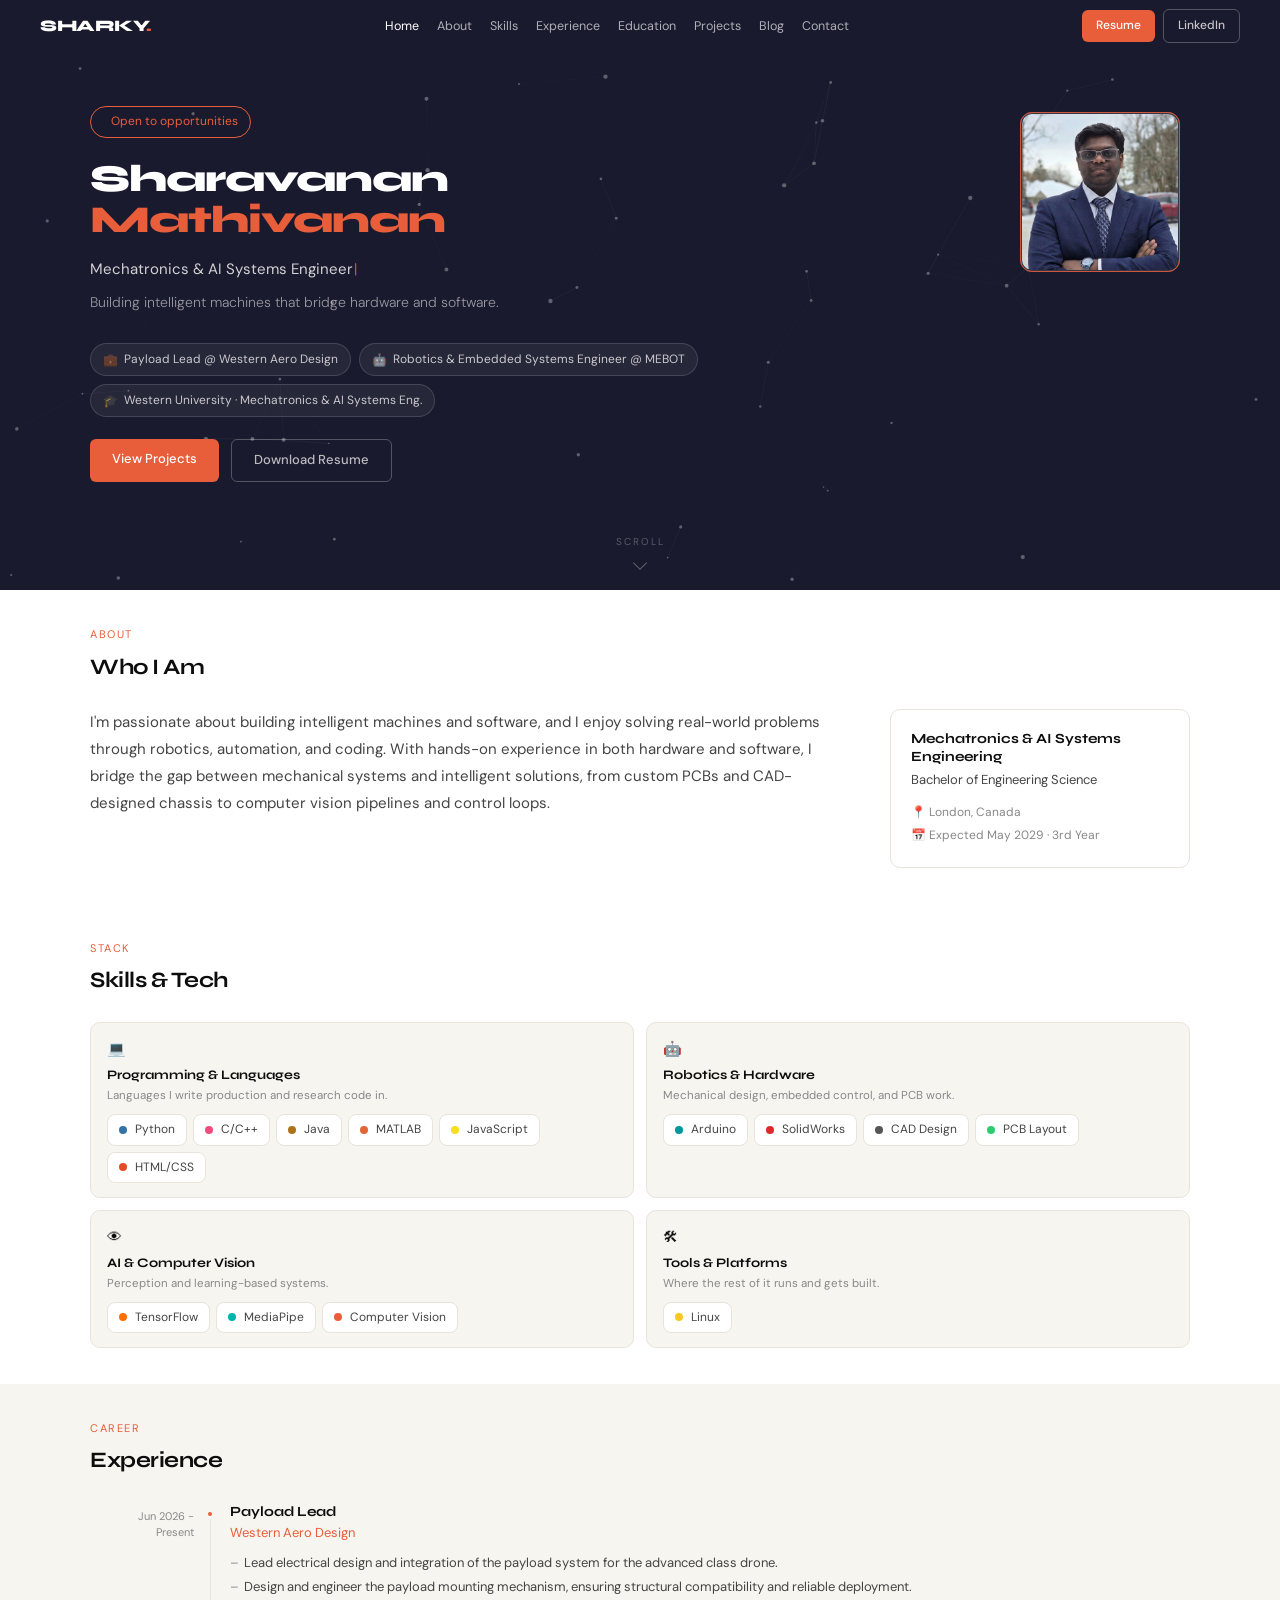
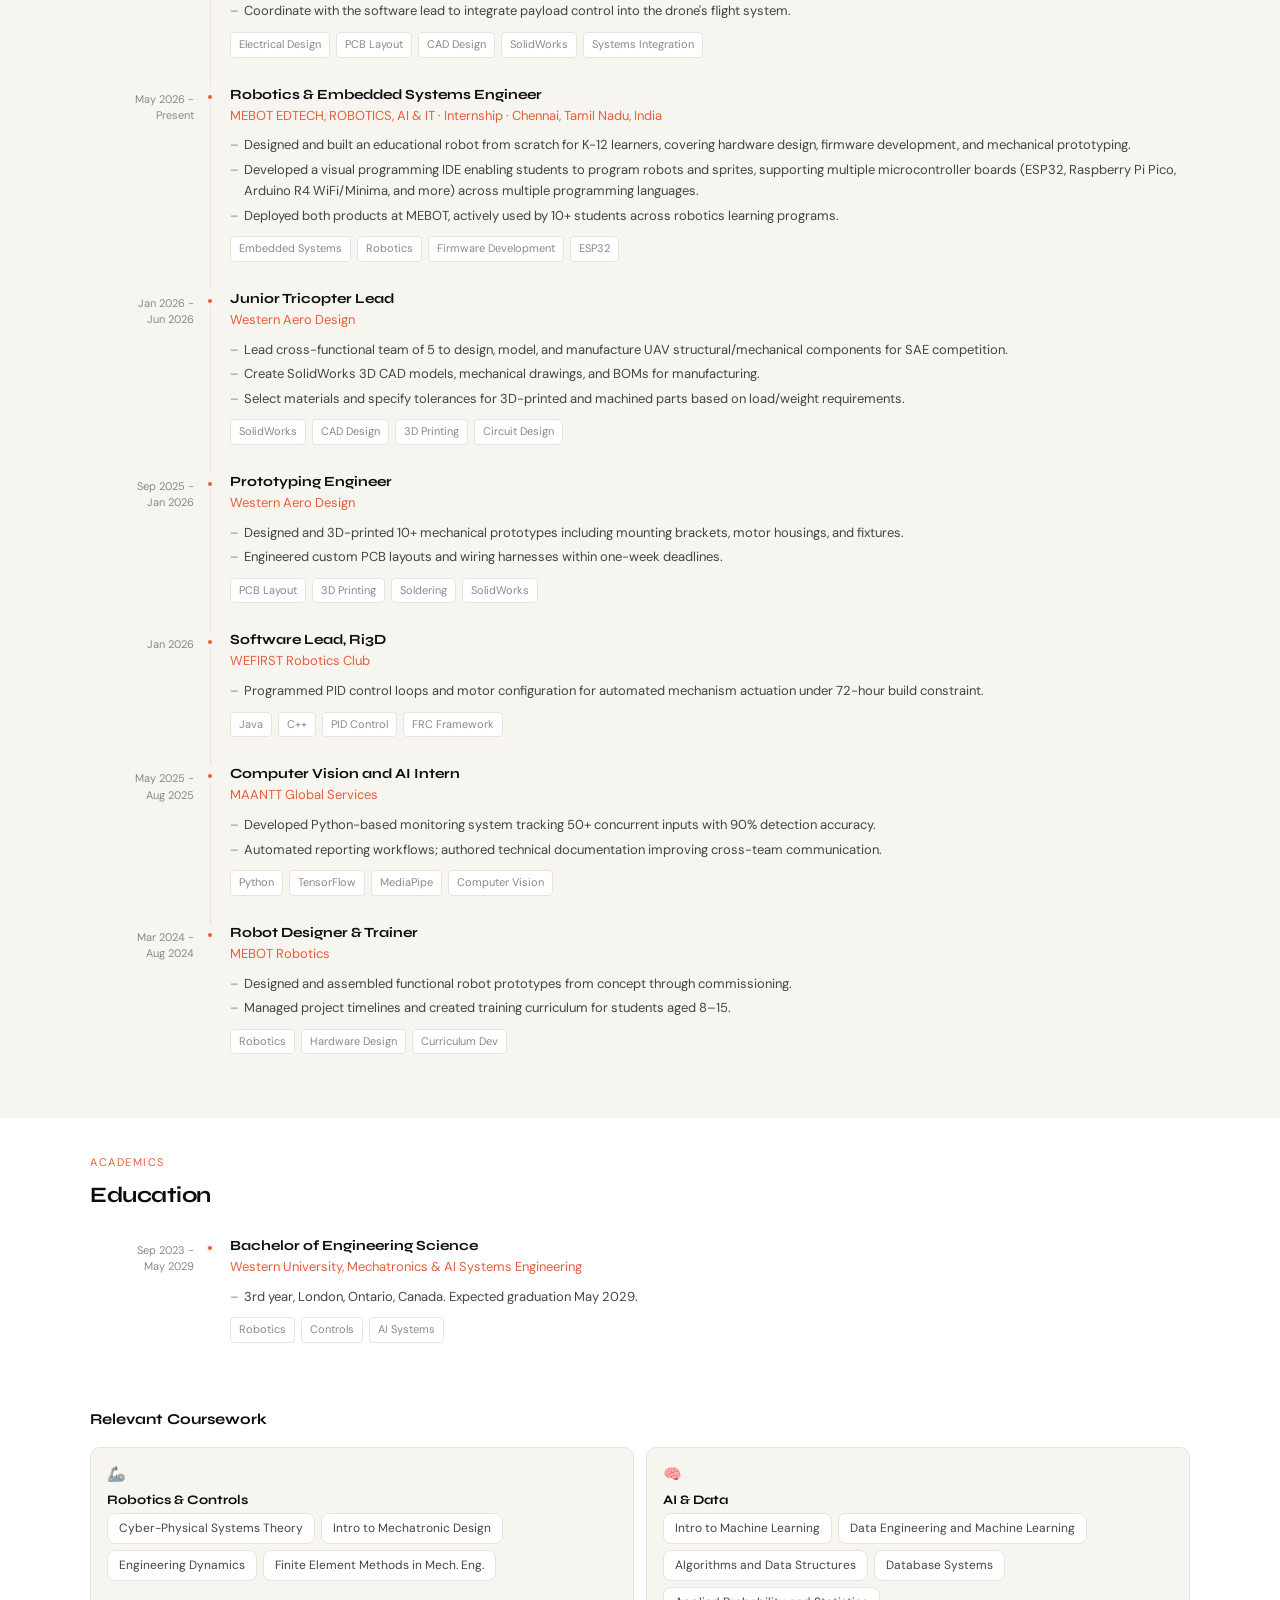
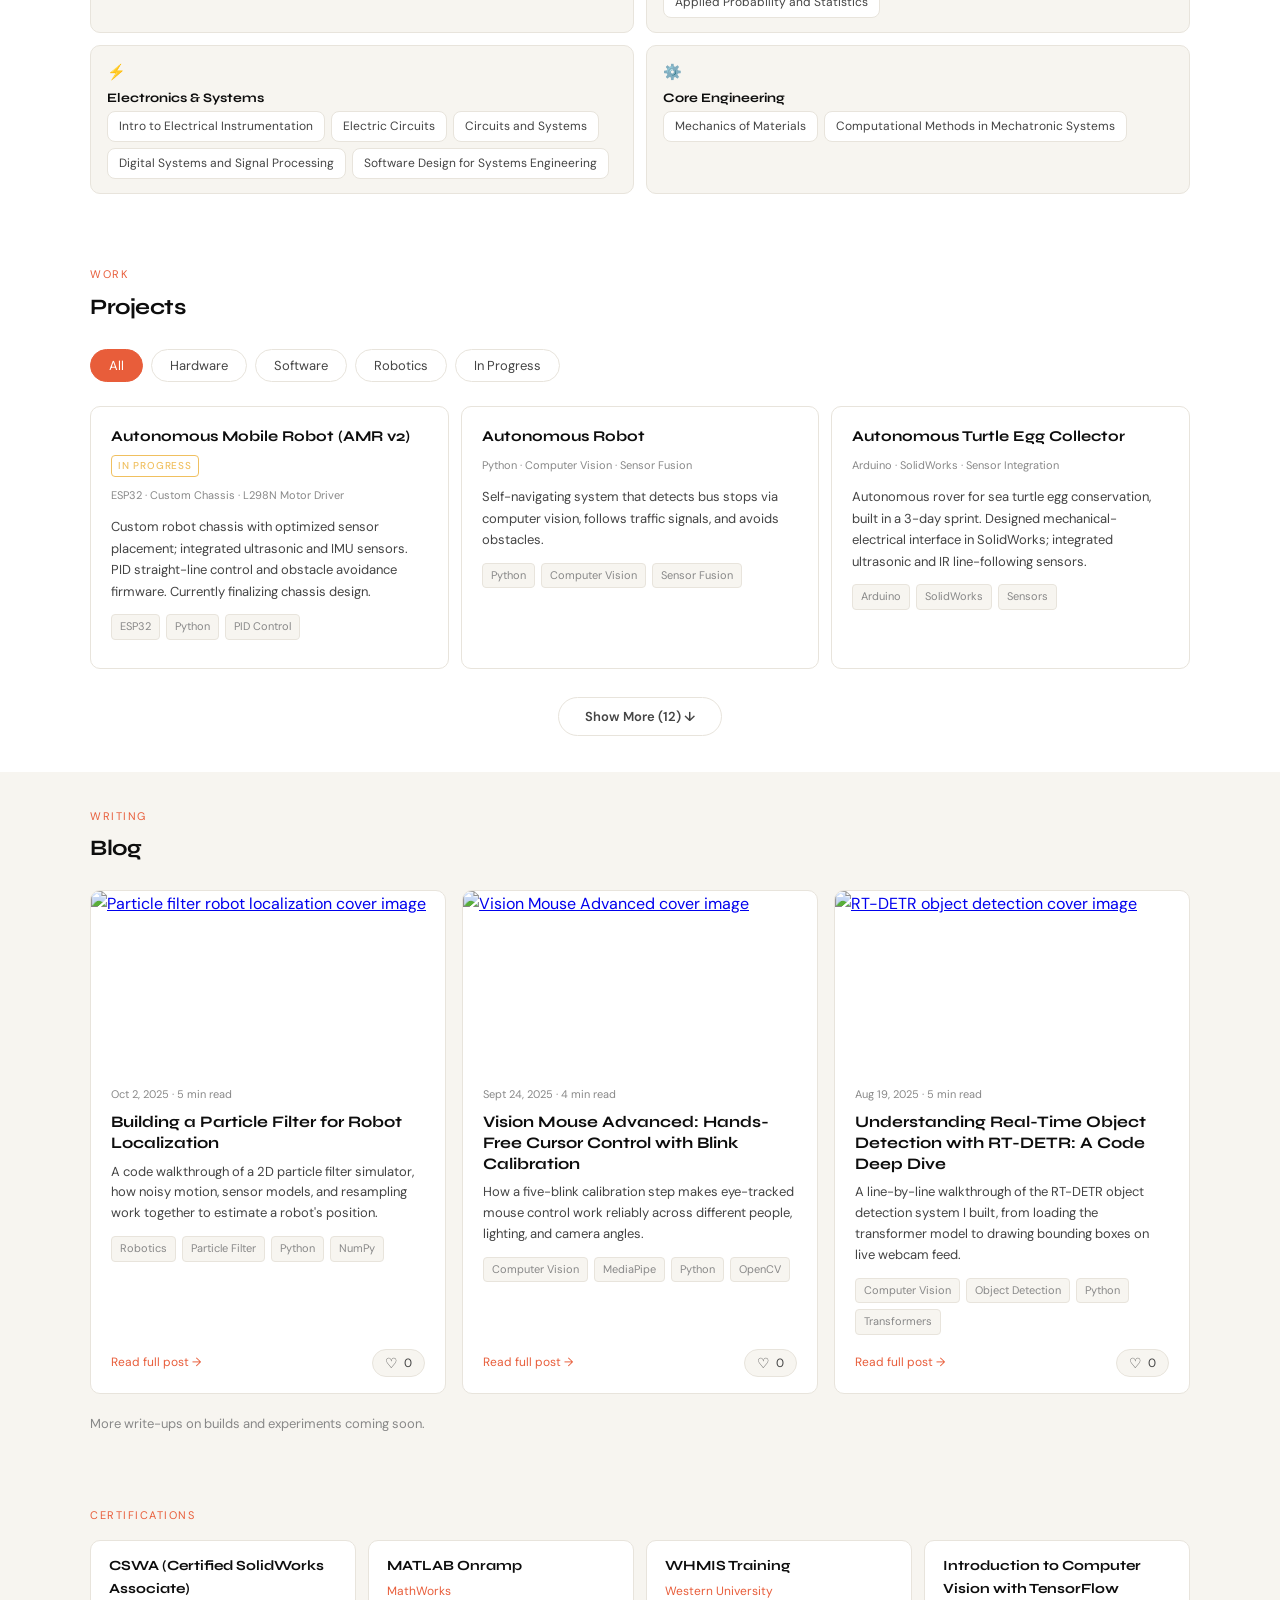
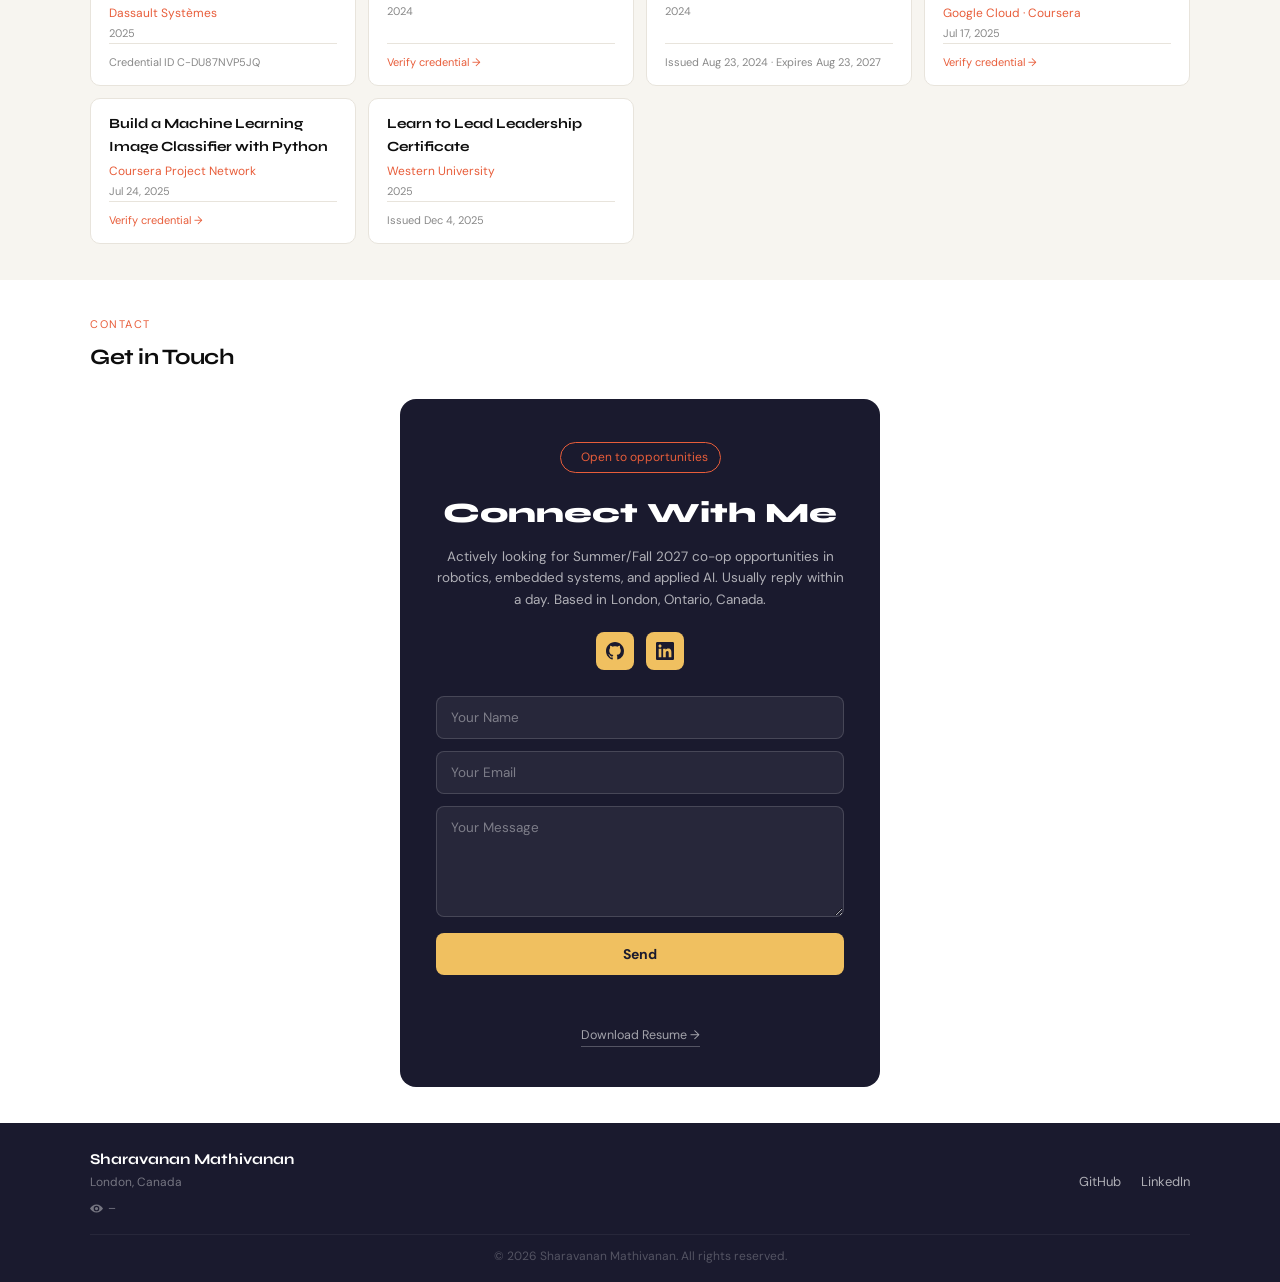
==== index.html @ 0d0b3edb "bunch of new changes to the site, including a new notion sync workflow and some blog posts." ====
<!DOCTYPE html>
<html lang="en">
<head>
  <meta charset="UTF-8" />
  <meta name="viewport" content="width=device-width, initial-scale=1.0" />
  <title>Sharavanan Mathivanan | Mechatronics &amp; AI Engineer</title>
  <meta name="description" content="Portfolio of Sharavanan Mathivanan, Mechatronics &amp; AI Systems Engineering student at Western University." />
  <link href="https://fonts.googleapis.com/css2?family=Syne:wght@400;700;800&family=DM+Sans:ital,wght@0,300;0,400;0,500;1,300&display=swap" rel="stylesheet">
  <link rel="stylesheet" href="assets/css/main.css">
  <link rel="stylesheet" href="assets/css/animations.css">
</head>
<body>

  <nav id="main-nav">
    <div class="nav-inner">
      <a href="#home" class="nav-logo">SHARKY<span class="logo-dot">.</span></a>
      <div class="nav-links">
        <a href="#home" class="nav-link" data-section="home">Home</a>
        <a href="#about" class="nav-link" data-section="about">About</a>
        <a href="#skills" class="nav-link" data-section="skills">Skills</a>
        <a href="#experience" class="nav-link" data-section="experience">Experience</a>
        <a href="#education" class="nav-link" data-section="education">Education</a>
        <a href="#projects" class="nav-link" data-section="projects">Projects</a>
        <a href="#blog" class="nav-link" data-section="blog">Blog</a>
        <a href="#contact" class="nav-link" data-section="contact">Contact</a>
      </div>
      <div class="nav-cta">
        <a href="assets/Resumes/Sharavanan_Mathivanan_Resume.pdf" class="nav-btn nav-btn-primary" download>Resume</a>
        <a href="https://www.linkedin.com/in/sharkyca" class="nav-btn nav-btn-secondary" target="_blank" rel="noopener">LinkedIn</a>
      </div>
    </div>
  </nav>

  <section class="hero" id="home">
    <canvas id="hero-canvas"></canvas>
    <div class="hero-inner">
      <div class="hero-left">
        <div class="status-badge">
          <span class="status-dot"></span>
          Open to opportunities
        </div>
        <h1 class="hero-name">
          Sharavanan<br>
          <span class="name-accent">Mathivanan</span>
        </h1>
        <p class="hero-typewriter"><span id="typewriter"></span><span class="tw-cursor">|</span></p>
        <p class="hero-sub">Building intelligent machines that bridge hardware and software.</p>
        <div class="current-status">
          <div class="status-pill">
            <span class="status-pill-icon">💼</span>
            Payload Lead @ Western Aero Design
          </div>
          <div class="status-pill">
            <span class="status-pill-icon">🤖</span>
            Robotics &amp; Embedded Systems Engineer @ MEBOT
          </div>
          <div class="status-pill">
            <span class="status-pill-icon">🎓</span>
            Western University · Mechatronics &amp; AI Systems Eng.
          </div>
        </div>
        <div class="hero-cta">
          <a href="#projects" class="btn btn-primary">View Projects</a>
          <a href="assets/Resumes/Sharavanan_Mathivanan_Resume.pdf" class="btn btn-secondary" download>Download Resume</a>
        </div>
      </div>
      <div class="hero-right">
        <div class="hero-photo-wrap">
          <div class="pulse-ring pulse-ring-1"></div>
          <div class="pulse-ring pulse-ring-2"></div>
          <div class="pulse-ring pulse-ring-3"></div>
          <img
            src="assets/images/profile.png"
            alt="Sharavanan Mathivanan"
            class="hero-photo"
            onerror="this.style.display='none';this.nextElementSibling.style.display='flex';"
          >
          <div class="hero-photo-fallback">SM</div>
        </div>
      </div>
    </div>
    <div class="scroll-cue">
      <span class="scroll-cue-label">Scroll</span>
      <div class="scroll-cue-arrow"></div>
    </div>
  </section>

  <!-- ── About ─────────────────────────────────────────── -->
  <section class="section fade-up" id="about">
    <div class="section-inner">
      <span class="section-label">About</span>
      <h2 class="section-title">Who I Am</h2>
      <div class="bio-grid">
        <p class="bio-text">I'm passionate about building intelligent machines and software, and I enjoy solving real-world problems through robotics, automation, and coding. With hands-on experience in both hardware and software, I bridge the gap between mechanical systems and intelligent solutions, from custom PCBs and CAD-designed chassis to computer vision pipelines and control loops.</p>
        <div class="edu-card">
          <img
            src="https://www.uwo.ca/web_standards/2025-global/assets/img/logos/d-western-logo.svg"
            alt="Western University"
            class="edu-logo"
            onerror="this.style.display='none';"
          >
          <div class="edu-program">Mechatronics &amp; AI Systems Engineering</div>
          <div class="edu-degree">Bachelor of Engineering Science</div>
          <div class="edu-detail">
            📍 London, Canada<br>
            📅 Expected May 2029 · 3rd Year
          </div>
        </div>
      </div>
    </div>
  </section>

  <!-- ── Skills ────────────────────────────────────────── -->
  <section class="section skills-section" id="skills">
    <div class="section-inner">
      <span class="section-label">Stack</span>
      <h2 class="section-title">Skills &amp; Tech</h2>
      <div class="skills-groups" data-stagger>

        <div class="skill-group">
          <div class="skill-group-icon">💻</div>
          <div class="skill-group-title">Programming &amp; Languages</div>
          <div class="skill-group-desc">Languages I write production and research code in.</div>
          <div class="skills-grid">
            <div class="skill-pill"><span class="skill-dot" style="background:#3572A5"></span>Python</div>
            <div class="skill-pill"><span class="skill-dot" style="background:#f34b7d"></span>C/C++</div>
            <div class="skill-pill"><span class="skill-dot" style="background:#b07219"></span>Java</div>
            <div class="skill-pill"><span class="skill-dot" style="background:#e16737"></span>MATLAB</div>
            <div class="skill-pill"><span class="skill-dot" style="background:#F7DF1E"></span>JavaScript</div>
            <div class="skill-pill"><span class="skill-dot" style="background:#E34C26"></span>HTML/CSS</div>
          </div>
        </div>

        <div class="skill-group">
          <div class="skill-group-icon">🤖</div>
          <div class="skill-group-title">Robotics &amp; Hardware</div>
          <div class="skill-group-desc">Mechanical design, embedded control, and PCB work.</div>
          <div class="skills-grid">
            <div class="skill-pill"><span class="skill-dot" style="background:#00979D"></span>Arduino</div>
            <div class="skill-pill"><span class="skill-dot" style="background:#DA2B2B"></span>SolidWorks</div>
            <div class="skill-pill"><span class="skill-dot" style="background:#555555"></span>CAD Design</div>
            <div class="skill-pill"><span class="skill-dot" style="background:#2ECC71"></span>PCB Layout</div>
          </div>
        </div>

        <div class="skill-group">
          <div class="skill-group-icon">👁</div>
          <div class="skill-group-title">AI &amp; Computer Vision</div>
          <div class="skill-group-desc">Perception and learning-based systems.</div>
          <div class="skills-grid">
            <div class="skill-pill"><span class="skill-dot" style="background:#FF6F00"></span>TensorFlow</div>
            <div class="skill-pill"><span class="skill-dot" style="background:#00B4AB"></span>MediaPipe</div>
            <div class="skill-pill"><span class="skill-dot" style="background:#e85d3a"></span>Computer Vision</div>
          </div>
        </div>

        <div class="skill-group">
          <div class="skill-group-icon">🛠</div>
          <div class="skill-group-title">Tools &amp; Platforms</div>
          <div class="skill-group-desc">Where the rest of it runs and gets built.</div>
          <div class="skills-grid">
            <div class="skill-pill"><span class="skill-dot" style="background:#FCC624"></span>Linux</div>
          </div>
        </div>

      </div>
    </div>
  </section>

  <!-- ── Experience ────────────────────────────────────── -->
  <section class="section exp-section" id="experience">
    <div class="section-inner">
      <span class="section-label">Career</span>
      <h2 class="section-title">Experience</h2>
      <div class="timeline" data-stagger>

        <div class="tl-item">
          <div class="tl-date">Jun 2026 -<br>Present</div>
          <div class="tl-body">
            <div class="tl-title">Payload Lead</div>
            <div class="tl-org">Western Aero Design</div>
            <ul class="tl-bullets">
              <li>Lead electrical design and integration of the payload system for the advanced class drone.</li>
              <li>Design and engineer the payload mounting mechanism, ensuring structural compatibility and reliable deployment.</li>
              <li>Coordinate with the software lead to integrate payload control into the drone's flight system.</li>
            </ul>
            <div class="tl-tags">
              <span class="tl-tag">Electrical Design</span>
              <span class="tl-tag">PCB Layout</span>
              <span class="tl-tag">CAD Design</span>
              <span class="tl-tag">SolidWorks</span>
              <span class="tl-tag">Systems Integration</span>
            </div>
          </div>
        </div>

        <div class="tl-item">
          <div class="tl-date">May 2026 -<br>Present</div>
          <div class="tl-body">
            <div class="tl-title">Robotics &amp; Embedded Systems Engineer</div>
            <div class="tl-org">MEBOT EDTECH, ROBOTICS, AI &amp; IT · Internship · Chennai, Tamil Nadu, India</div>
            <ul class="tl-bullets">
              <li>Designed and built an educational robot from scratch for K-12 learners, covering hardware design, firmware development, and mechanical prototyping.</li>
              <li>Developed a visual programming IDE enabling students to program robots and sprites, supporting multiple microcontroller boards (ESP32, Raspberry Pi Pico, Arduino R4 WiFi/Minima, and more) across multiple programming languages.</li>
              <li>Deployed both products at MEBOT, actively used by 10+ students across robotics learning programs.</li>
            </ul>
            <div class="tl-tags">
              <span class="tl-tag">Embedded Systems</span>
              <span class="tl-tag">Robotics</span>
              <span class="tl-tag">Firmware Development</span>
              <span class="tl-tag">ESP32</span>
            </div>
          </div>
        </div>

        <div class="tl-item">
          <div class="tl-date">Jan 2026 -<br>Jun 2026</div>
          <div class="tl-body">
            <div class="tl-title">Junior Tricopter Lead</div>
            <div class="tl-org">Western Aero Design</div>
            <ul class="tl-bullets">
              <li>Lead cross-functional team of 5 to design, model, and manufacture UAV structural/mechanical components for SAE competition.</li>
              <li>Create SolidWorks 3D CAD models, mechanical drawings, and BOMs for manufacturing.</li>
              <li>Select materials and specify tolerances for 3D-printed and machined parts based on load/weight requirements.</li>
            </ul>
            <div class="tl-tags">
              <span class="tl-tag">SolidWorks</span>
              <span class="tl-tag">CAD Design</span>
              <span class="tl-tag">3D Printing</span>
              <span class="tl-tag">Circuit Design</span>
            </div>
          </div>
        </div>

        <div class="tl-item">
          <div class="tl-date">Sep 2025 -<br>Jan 2026</div>
          <div class="tl-body">
            <div class="tl-title">Prototyping Engineer</div>
            <div class="tl-org">Western Aero Design</div>
            <ul class="tl-bullets">
              <li>Designed and 3D-printed 10+ mechanical prototypes including mounting brackets, motor housings, and fixtures.</li>
              <li>Engineered custom PCB layouts and wiring harnesses within one-week deadlines.</li>
            </ul>
            <div class="tl-tags">
              <span class="tl-tag">PCB Layout</span>
              <span class="tl-tag">3D Printing</span>
              <span class="tl-tag">Soldering</span>
              <span class="tl-tag">SolidWorks</span>
            </div>
          </div>
        </div>

        <div class="tl-item">
          <div class="tl-date">Jan 2026</div>
          <div class="tl-body">
            <div class="tl-title">Software Lead, Ri3D</div>
            <div class="tl-org">WEFIRST Robotics Club</div>
            <ul class="tl-bullets">
              <li>Programmed PID control loops and motor configuration for automated mechanism actuation under 72-hour build constraint.</li>
            </ul>
            <div class="tl-tags">
              <span class="tl-tag">Java</span>
              <span class="tl-tag">C++</span>
              <span class="tl-tag">PID Control</span>
              <span class="tl-tag">FRC Framework</span>
            </div>
          </div>
        </div>

        <div class="tl-item">
          <div class="tl-date">May 2025 -<br>Aug 2025</div>
          <div class="tl-body">
            <div class="tl-title">Computer Vision and AI Intern</div>
            <div class="tl-org">MAANTT Global Services</div>
            <ul class="tl-bullets">
              <li>Developed Python-based monitoring system tracking 50+ concurrent inputs with 90% detection accuracy.</li>
              <li>Automated reporting workflows; authored technical documentation improving cross-team communication.</li>
            </ul>
            <div class="tl-tags">
              <span class="tl-tag">Python</span>
              <span class="tl-tag">TensorFlow</span>
              <span class="tl-tag">MediaPipe</span>
              <span class="tl-tag">Computer Vision</span>
            </div>
          </div>
        </div>

        <div class="tl-item">
          <div class="tl-date">Mar 2024 -<br>Aug 2024</div>
          <div class="tl-body">
            <div class="tl-title">Robot Designer &amp; Trainer</div>
            <div class="tl-org">MEBOT Robotics</div>
            <ul class="tl-bullets">
              <li>Designed and assembled functional robot prototypes from concept through commissioning.</li>
              <li>Managed project timelines and created training curriculum for students aged 8–15.</li>
            </ul>
            <div class="tl-tags">
              <span class="tl-tag">Robotics</span>
              <span class="tl-tag">Hardware Design</span>
              <span class="tl-tag">Curriculum Dev</span>
            </div>
          </div>
        </div>

      </div>
    </div>
  </section>

  <!-- ── Education ─────────────────────────────────────── -->
  <section class="section" id="education">
    <div class="section-inner">
      <span class="section-label">Academics</span>
      <h2 class="section-title">Education</h2>
      <div class="timeline" data-stagger>
        <div class="tl-item">
          <div class="tl-date">Sep 2023 -<br>May 2029</div>
          <div class="tl-body">
            <div class="tl-title-row">
              <img
                src="https://www.uwo.ca/web_standards/2025-global/assets/img/logos/d-western-logo.svg"
                alt="Western University"
                class="tl-logo"
                onerror="this.style.display='none';"
              >
              <div class="tl-title">Bachelor of Engineering Science</div>
            </div>
            <div class="tl-org">Western University, Mechatronics &amp; AI Systems Engineering</div>
            <ul class="tl-bullets">
              <li>3rd year, London, Ontario, Canada. Expected graduation May 2029.</li>
            </ul>
            <div class="tl-tags">
              <span class="tl-tag">Robotics</span>
              <span class="tl-tag">Controls</span>
              <span class="tl-tag">AI Systems</span>
            </div>
          </div>
        </div>
      </div>

      <div class="edu-coursework">
        <div class="edu-coursework-title">Relevant Coursework</div>
        <div class="skills-groups" data-stagger>

          <div class="skill-group">
            <div class="skill-group-icon">🦾</div>
            <div class="skill-group-title">Robotics &amp; Controls</div>
            <div class="skills-grid">
              <div class="skill-pill">Cyber-Physical Systems Theory</div>
              <div class="skill-pill">Intro to Mechatronic Design</div>
              <div class="skill-pill">Engineering Dynamics</div>
              <div class="skill-pill">Finite Element Methods in Mech. Eng.</div>
            </div>
          </div>

          <div class="skill-group">
            <div class="skill-group-icon">🧠</div>
            <div class="skill-group-title">AI &amp; Data</div>
            <div class="skills-grid">
              <div class="skill-pill">Intro to Machine Learning</div>
              <div class="skill-pill">Data Engineering and Machine Learning</div>
              <div class="skill-pill">Algorithms and Data Structures</div>
              <div class="skill-pill">Database Systems</div>
              <div class="skill-pill">Applied Probability and Statistics</div>
            </div>
          </div>

          <div class="skill-group">
            <div class="skill-group-icon">⚡</div>
            <div class="skill-group-title">Electronics &amp; Systems</div>
            <div class="skills-grid">
              <div class="skill-pill">Intro to Electrical Instrumentation</div>
              <div class="skill-pill">Electric Circuits</div>
              <div class="skill-pill">Circuits and Systems</div>
              <div class="skill-pill">Digital Systems and Signal Processing</div>
              <div class="skill-pill">Software Design for Systems Engineering</div>
            </div>
          </div>

          <div class="skill-group">
            <div class="skill-group-icon">⚙️</div>
            <div class="skill-group-title">Core Engineering</div>
            <div class="skills-grid">
              <div class="skill-pill">Mechanics of Materials</div>
              <div class="skill-pill">Computational Methods in Mechatronic Systems</div>
            </div>
          </div>

        </div>
      </div>
    </div>
  </section>

  <!-- ── Projects ──────────────────────────────────────── -->
  <section class="section" id="projects">
    <div class="section-inner">
      <span class="section-label">Work</span>
      <h2 class="section-title">Projects</h2>

      <div class="filter-bar">
        <button class="filter-btn active" data-filter="all">All</button>
        <button class="filter-btn" data-filter="hardware">Hardware</button>
        <button class="filter-btn" data-filter="software">Software</button>
        <button class="filter-btn" data-filter="robotics">Robotics</button>
        <button class="filter-btn" data-filter="in-progress">In Progress</button>
      </div>

      <div class="proj-grid-full" id="proj-grid" data-loading>
        <p class="proj-loading">Loading projects…</p>
      </div>

      <div class="proj-toggle-wrap">
        <button class="proj-toggle-btn" id="proj-toggle" type="button" style="display:none;">Show More ↓</button>
      </div>
    </div>
  </section>

  <!-- ── Blog ──────────────────────────────────────────── -->
  <section class="section blog-section" id="blog" style="background: var(--surface);">
    <div class="section-inner">
      <span class="section-label">Writing</span>
      <h2 class="section-title">Blog</h2>

      <div class="blog-grid" data-stagger>
        <article class="blog-card">
          <a href="blog/robot-localization-particle-filter.html" class="blog-card-cover">
            <img src="https://opengraph.githubassets.com/ad18365027d3752cf7866c692319e9a250ebedb7ed824764b701677bcb8bf8a0/Sharkyy-eng/robot-localization-sim" alt="Particle filter robot localization cover image" loading="lazy">
          </a>
          <div class="blog-card-body">
            <div class="blog-card-meta">Oct 2, 2025 · 5 min read</div>
            <a href="blog/robot-localization-particle-filter.html" class="blog-card-title-link">
              <h3 class="blog-card-title">Building a Particle Filter for Robot Localization</h3>
            </a>
            <p class="blog-card-desc">A code walkthrough of a 2D particle filter simulator, how noisy motion, sensor models, and resampling work together to estimate a robot's position.</p>
            <div class="blog-card-tags">
              <span class="proj-tag">Robotics</span>
              <span class="proj-tag">Particle Filter</span>
              <span class="proj-tag">Python</span>
              <span class="proj-tag">NumPy</span>
            </div>
            <div class="blog-card-footer">
              <a href="blog/robot-localization-particle-filter.html" class="blog-card-read">Read full post →</a>
              <button class="like-btn" data-post-id="particle-filter-localization" aria-pressed="false">
                <span class="like-btn-icon">♡</span>
                <span class="like-btn-count">–</span>
              </button>
            </div>
          </div>
        </article>

        <article class="blog-card">
          <a href="blog/vision-mouse-advanced.html" class="blog-card-cover">
            <img src="https://opengraph.githubassets.com/8775b9878338081e28396ecc8746fe1e78eaa9fc8b6d454c5977eb519b49a4f9/Sharkyy-eng/vision-mouse-advanced" alt="Vision Mouse Advanced cover image" loading="lazy">
          </a>
          <div class="blog-card-body">
            <div class="blog-card-meta">Sept 24, 2025 · 4 min read</div>
            <a href="blog/vision-mouse-advanced.html" class="blog-card-title-link">
              <h3 class="blog-card-title">Vision Mouse Advanced: Hands-Free Cursor Control with Blink Calibration</h3>
            </a>
            <p class="blog-card-desc">How a five-blink calibration step makes eye-tracked mouse control work reliably across different people, lighting, and camera angles.</p>
            <div class="blog-card-tags">
              <span class="proj-tag">Computer Vision</span>
              <span class="proj-tag">MediaPipe</span>
              <span class="proj-tag">Python</span>
              <span class="proj-tag">OpenCV</span>
            </div>
            <div class="blog-card-footer">
              <a href="blog/vision-mouse-advanced.html" class="blog-card-read">Read full post →</a>
              <button class="like-btn" data-post-id="vision-mouse-advanced" aria-pressed="false">
                <span class="like-btn-icon">♡</span>
                <span class="like-btn-count">–</span>
              </button>
            </div>
          </div>
        </article>

        <article class="blog-card">
          <a href="blog/rtdetr-object-detection.html" class="blog-card-cover">
            <img src="https://miro.medium.com/v2/resize:fit:612/1*9eKY4ooj_BYOQyl_ENFHHA.jpeg" alt="RT-DETR object detection cover image" loading="lazy">
          </a>
          <div class="blog-card-body">
            <div class="blog-card-meta">Aug 19, 2025 · 5 min read</div>
            <a href="blog/rtdetr-object-detection.html" class="blog-card-title-link">
              <h3 class="blog-card-title">Understanding Real-Time Object Detection with RT-DETR: A Code Deep Dive</h3>
            </a>
            <p class="blog-card-desc">A line-by-line walkthrough of the RT-DETR object detection system I built, from loading the transformer model to drawing bounding boxes on live webcam feed.</p>
            <div class="blog-card-tags">
              <span class="proj-tag">Computer Vision</span>
              <span class="proj-tag">Object Detection</span>
              <span class="proj-tag">Python</span>
              <span class="proj-tag">Transformers</span>
            </div>
            <div class="blog-card-footer">
              <a href="blog/rtdetr-object-detection.html" class="blog-card-read">Read full post →</a>
              <button class="like-btn" data-post-id="rtdetr-code-deep-dive" aria-pressed="false">
                <span class="like-btn-icon">♡</span>
                <span class="like-btn-count">–</span>
              </button>
            </div>
          </div>
        </article>
      </div>

      <p class="blog-empty">More write-ups on builds and experiments coming soon.</p>
    </div>
  </section>

  <!-- ── Certifications ────────────────────────────────── -->
  <section class="section certs-section" id="certifications">
    <div class="section-inner">
      <span class="section-label">Certifications</span>
      <div class="certs-row" data-stagger>
        <div class="cert-card">
          <div class="cert-name">CSWA (Certified SolidWorks Associate)</div>
          <div class="cert-issuer">Dassault Systèmes</div>
          <div class="cert-year">2025</div>
          <div class="cert-id">Credential ID C-DU87NVP5JQ</div>
        </div>
        <div class="cert-card">
          <div class="cert-name">MATLAB Onramp</div>
          <div class="cert-issuer">MathWorks</div>
          <div class="cert-year">2024</div>
          <a href="https://matlabacademy.mathworks.com/progress/share/certificate.html?id=5d8b2151-9e57-49ca-ba32-26de4480a41c" class="cert-id cert-verify" target="_blank" rel="noopener">Verify credential →</a>
        </div>
        <div class="cert-card">
          <div class="cert-name">WHMIS Training</div>
          <div class="cert-issuer">Western University</div>
          <div class="cert-year">2024</div>
          <div class="cert-id">Issued Aug 23, 2024 · Expires Aug 23, 2027</div>
        </div>
        <div class="cert-card">
          <div class="cert-name">Introduction to Computer Vision with TensorFlow</div>
          <div class="cert-issuer">Google Cloud · Coursera</div>
          <div class="cert-year">Jul 17, 2025</div>
          <a href="https://www.coursera.org/account/accomplishments/verify/MOBQ4E7HACUA" class="cert-id cert-verify" target="_blank" rel="noopener">Verify credential →</a>
        </div>
        <div class="cert-card">
          <div class="cert-name">Build a Machine Learning Image Classifier with Python</div>
          <div class="cert-issuer">Coursera Project Network</div>
          <div class="cert-year">Jul 24, 2025</div>
          <a href="https://www.coursera.org/account/accomplishments/verify/6ZCF7AKKC90N" class="cert-id cert-verify" target="_blank" rel="noopener">Verify credential →</a>
        </div>
        <div class="cert-card">
          <div class="cert-name">Learn to Lead Leadership Certificate</div>
          <div class="cert-issuer">Western University</div>
          <div class="cert-year">2025</div>
          <div class="cert-id">Issued Dec 4, 2025</div>
        </div>
      </div>
    </div>
  </section>

  <!-- ── Contact ───────────────────────────────────────── -->
  <section class="section fade-up" id="contact">
    <div class="section-inner">
      <span class="section-label">Contact</span>
      <h2 class="section-title">Get in Touch</h2>
      <div class="connect-card">
        <div class="status-badge">
          <span class="status-dot"></span>
          Open to opportunities
        </div>
        <h3 class="connect-title">Connect With Me</h3>
        <p class="connect-text">Actively looking for Summer/Fall 2027 co-op opportunities in robotics, embedded systems, and applied AI. Usually reply within a day. Based in London, Ontario, Canada.</p>

        <div class="connect-socials">
          <a href="https://github.com/Sharkyy-eng" target="_blank" rel="noopener" class="connect-social-icon" aria-label="GitHub">
            <svg viewBox="0 0 16 16"><path d="M8 0C3.58 0 0 3.58 0 8c0 3.54 2.29 6.53 5.47 7.59.4.07.55-.17.55-.38 0-.19-.01-.82-.01-1.49-2.01.37-2.53-.49-2.69-.94-.09-.23-.48-.94-.82-1.13-.28-.15-.68-.52-.01-.53.63-.01 1.08.58 1.23.82.72 1.21 1.87.87 2.33.66.07-.52.28-.87.51-1.07-1.78-.2-3.64-.89-3.64-3.95 0-.87.31-1.59.82-2.15-.08-.2-.36-1.02.08-2.12 0 0 .67-.21 2.2.82.64-.18 1.32-.27 2-.27.68 0 1.36.09 2 .27 1.53-1.04 2.2-.82 2.2-.82.44 1.1.16 1.92.08 2.12.51.56.82 1.27.82 2.15 0 3.07-1.87 3.75-3.65 3.95.29.25.54.73.54 1.48 0 1.07-.01 1.93-.01 2.2 0 .21.15.46.55.38A8.01 8.01 0 0 0 16 8c0-4.42-3.58-8-8-8z"/></svg>
          </a>
          <a href="https://www.linkedin.com/in/sharkyca" target="_blank" rel="noopener" class="connect-social-icon" aria-label="LinkedIn">
            <svg viewBox="0 0 16 16"><path d="M14.82 0H1.18C.53 0 0 .52 0 1.16v13.68C0 15.48.53 16 1.18 16h13.64c.65 0 1.18-.52 1.18-1.16V1.16C16 .52 15.47 0 14.82 0zM4.75 13.65H2.4V6h2.35v7.65zM3.58 4.98c-.75 0-1.36-.61-1.36-1.36 0-.75.61-1.36 1.36-1.36.75 0 1.36.61 1.36 1.36 0 .75-.6 1.36-1.36 1.36zm10.07 8.67h-2.35V9.93c0-.87-.02-1.99-1.21-1.99-1.22 0-1.4.95-1.4 1.93v3.78H6.34V6h2.26v1.05h.03c.31-.59 1.08-1.21 2.23-1.21 2.39 0 2.83 1.57 2.83 3.61v4.2z"/></svg>
          </a>
        </div>

        <form class="connect-form" id="connect-form">
          <input type="hidden" name="Submit" value="912de7dd-2c05-4317-a7e3-d21dc76a28b8">
          <input type="checkbox" name="botcheck" class="connect-honeypot" tabindex="-1" autocomplete="off">
          <input type="text" name="name" class="connect-input" placeholder="Your Name" required>
          <input type="email" name="email" class="connect-input" placeholder="Your Email" required>
          <textarea name="message" class="connect-input connect-textarea" rows="5" placeholder="Your Message" required></textarea>
          <button type="submit" class="connect-submit">Send</button>
          <p class="connect-form-note" id="connect-form-note" aria-live="polite"></p>
        </form>

        <a href="assets/Resumes/Sharavanan_Mathivanan_Resume.pdf" class="connect-resume-link" download>Download Resume →</a>
      </div>
    </div>
  </section>

  <div class="proj-modal-overlay" id="proj-modal-overlay" hidden>
    <div class="proj-modal" role="dialog" aria-modal="true" aria-labelledby="proj-modal-title">
      <button class="proj-modal-close" id="proj-modal-close" type="button" aria-label="Close">✕</button>
      <div class="proj-modal-body" id="proj-modal-body"></div>
    </div>
  </div>

  <footer class="site-footer">
    <div class="footer-inner">
      <div class="footer-left">
        <div class="footer-name">Sharavanan Mathivanan</div>
        <div class="footer-sub">London, Canada</div>
        <div class="footer-visits" aria-label="Site visits">
          <svg class="footer-eye-icon" viewBox="0 0 16 16" aria-hidden="true"><path d="M8 3C4.5 3 1.5 5.5 0 8c1.5 2.5 4.5 5 8 5s6.5-2.5 8-5c-1.5-2.5-4.5-5-8-5zm0 8.5A3.5 3.5 0 1 1 8 4.5a3.5 3.5 0 0 1 0 7zm0-1.5A2 2 0 1 0 8 6a2 2 0 0 0 0 4z"/></svg>
          <span id="visit-count">–</span>
        </div>
      </div>
      <div class="footer-right">
        <a href="https://github.com/Sharkyy-eng" class="footer-link" target="_blank" rel="noopener">GitHub</a>
        <a href="https://www.linkedin.com/in/sharkyca" class="footer-link" target="_blank" rel="noopener">LinkedIn</a>
      </div>
    </div>
    <div class="footer-copy">© 2026 Sharavanan Mathivanan. All rights reserved.</div>
  </footer>

  <script src="assets/js/main.js"></script>
</body>
</html>
---- assets/css/main.css ----
*, *::before, *::after {
  box-sizing: border-box;
  margin: 0;
  padding: 0;
}

html {
  scroll-behavior: smooth;
}

:root {
  --ink: #0d0d0d;
  --ink2: #444444;
  --ink3: #888888;
  --surface: #f7f5f0;
  --card: #ffffff;
  --border: #e8e4dc;
  --accent: #1a1a2e;
  --hi: #e85d3a;
  --hi2: #f0c060;
  --font-display: 'Syne', sans-serif;
  --font-body: 'DM Sans', sans-serif;
}

body {
  font-family: var(--font-body);
  background: var(--surface);
  color: var(--ink);
  line-height: 1.6;
}

/* ─── Navigation ─── */

nav {
  position: sticky;
  top: 0;
  z-index: 100;
  background: var(--accent);
  height: 52px;
  padding: 0 28px;
  transition: box-shadow 0.15s ease;
}

nav.scrolled {
  box-shadow: 0 1px 0 rgba(255,255,255,0.08);
}

.nav-inner {
  display: flex;
  align-items: center;
  justify-content: space-between;
  gap: 20px;
  height: 100%;
  max-width: 1200px;
  margin: 0 auto;
}

.nav-logo {
  font-family: var(--font-display);
  font-weight: 800;
  font-size: 16px;
  color: white;
  text-decoration: none;
  letter-spacing: -0.5px;
}

.logo-dot {
  color: var(--hi);
}

.nav-links {
  display: flex;
  gap: 18px;
  overflow-x: auto;
  scrollbar-width: none;
}

.nav-links::-webkit-scrollbar {
  display: none;
}

.nav-link {
  font-family: var(--font-body);
  font-size: 12.5px;
  color: rgba(255,255,255,0.65);
  text-decoration: none;
  white-space: nowrap;
  transition: color 0.15s ease;
}

.nav-link:hover,
.nav-link.active {
  color: white;
}

.nav-cta {
  display: flex;
  align-items: center;
  gap: 8px;
  flex-shrink: 0;
}

.nav-btn {
  font-family: var(--font-body);
  font-size: 12px;
  font-weight: 500;
  text-decoration: none;
  padding: 6px 14px;
  border-radius: 6px;
  white-space: nowrap;
  transition: opacity 0.15s ease;
}

.nav-btn:hover {
  opacity: 0.85;
}

.nav-btn-primary {
  background: var(--hi);
  color: white;
}

.nav-btn-secondary {
  background: transparent;
  color: rgba(255,255,255,0.75);
  border: 1px solid rgba(255,255,255,0.25);
}

/* ─── Hero ─── */

.hero {
  background: var(--accent);
  padding: 52px 28px 0;
  position: relative;
}

#hero-canvas {
  position: absolute;
  top: 0;
  left: 0;
  width: 100%;
  height: 100%;
  pointer-events: none;
  z-index: 0;
}

.hero-inner,
.hero-stats {
  position: relative;
  z-index: 1;
}

.hero-typewriter {
  font-family: var(--font-body);
  font-weight: 400;
  font-size: 15px;
  color: rgba(255,255,255,0.8);
  margin-bottom: 10px;
  min-height: 1.5em;
}

.tw-cursor {
  display: inline-block;
  color: var(--hi);
  font-weight: 300;
  margin-left: 1px;
}

.hero-inner {
  display: grid;
  grid-template-columns: 1fr 180px;
  gap: 32px;
  align-items: start;
  max-width: 1100px;
  margin: 0 auto;
  padding-bottom: 40px;
}

.status-badge {
  display: inline-flex;
  align-items: center;
  gap: 8px;
  border: 1px solid var(--hi);
  color: var(--hi);
  padding: 5px 12px;
  border-radius: 20px;
  font-size: 12px;
  font-family: var(--font-body);
  margin-bottom: 20px;
}

.hero-name {
  font-family: var(--font-display);
  font-weight: 800;
  font-size: 38px;
  color: white;
  line-height: 1.1;
  letter-spacing: -1px;
  margin-bottom: 16px;
}

.name-accent {
  color: var(--hi);
}

.hero-sub {
  font-family: var(--font-body);
  font-weight: 300;
  font-size: 14px;
  color: rgba(255,255,255,0.55);
  margin-bottom: 28px;
  max-width: 460px;
  line-height: 1.7;
}

.current-status {
  display: flex;
  flex-wrap: wrap;
  gap: 8px;
  margin-bottom: 22px;
}

.status-pill {
  display: flex;
  align-items: center;
  gap: 6px;
  background: rgba(255,255,255,0.06);
  border: 0.5px solid rgba(255,255,255,0.14);
  border-radius: 20px;
  padding: 6px 12px;
  font-family: var(--font-body);
  font-size: 12px;
  color: rgba(255,255,255,0.75);
}

.status-pill-icon {
  font-size: 12px;
  line-height: 1;
}

.hero-cta {
  display: flex;
  gap: 12px;
  flex-wrap: wrap;
}

.hero-right {
  display: flex;
  justify-content: center;
  align-items: flex-start;
  padding-top: 8px;
}

.hero-photo-wrap {
  width: 160px;
  height: 160px;
  position: relative;
  overflow: visible;
}

.pulse-ring {
  position: absolute;
  top: 50%;
  left: 50%;
  width: 160px;
  height: 160px;
  border-radius: 12px;
  border: 1.5px solid rgba(232, 93, 58, 0.45);
  transform: translate(-50%, -50%) scale(1);
  pointer-events: none;
  animation: ring-pulse 2.8s ease-out infinite;
}
.pulse-ring-2 { animation-delay: 0.9s; }
.pulse-ring-3 { animation-delay: 1.8s; }

.hero-photo {
  width: 160px;
  height: 160px;
  border-radius: 12px;
  object-fit: cover;
  border: 2px solid rgba(255,255,255,0.12);
  display: block;
}

.hero-photo-fallback {
  display: none;
  width: 160px;
  height: 160px;
  border-radius: 12px;
  background: rgba(255,255,255,0.08);
  border: 2px solid rgba(255,255,255,0.12);
  align-items: center;
  justify-content: center;
  font-family: var(--font-display);
  font-weight: 800;
  font-size: 32px;
  color: rgba(255,255,255,0.6);
}

.scroll-cue {
  display: flex;
  flex-direction: column;
  align-items: center;
  gap: 8px;
  padding: 12px 0 22px;
  transition: opacity 0.4s ease;
  position: relative;
  z-index: 1;
}

.scroll-cue.hidden {
  opacity: 0;
  pointer-events: none;
}

.scroll-cue-label {
  font-family: var(--font-body);
  font-size: 10px;
  text-transform: uppercase;
  letter-spacing: 2px;
  color: rgba(255,255,255,0.28);
}

.scroll-cue-arrow {
  width: 10px;
  height: 10px;
  border-right: 1.5px solid rgba(255,255,255,0.3);
  border-bottom: 1.5px solid rgba(255,255,255,0.3);
  transform: rotate(45deg);
  animation: bounce-arrow 1.4s ease-in-out infinite;
}

.hero-stats {
  display: flex;
  align-items: center;
  gap: 28px;
  max-width: 1100px;
  margin: 0 auto;
  padding: 20px 0;
  border-top: 0.5px solid rgba(255,255,255,0.1);
}

.stat-item {
  display: flex;
  flex-direction: column;
  align-items: flex-start;
}

.stat-number {
  font-family: var(--font-display);
  font-weight: 700;
  font-size: 22px;
  color: white;
  line-height: 1;
}

.stat-label {
  font-family: var(--font-body);
  font-size: 11px;
  text-transform: uppercase;
  letter-spacing: 0.5px;
  color: rgba(255,255,255,0.4);
  margin-top: 3px;
}

.stat-sep {
  color: rgba(255,255,255,0.15);
  font-size: 18px;
  line-height: 1;
}

/* ─── Buttons ─── */

.btn {
  display: inline-block;
  padding: 10px 22px;
  border-radius: 6px;
  font-family: var(--font-body);
  font-size: 13px;
  font-weight: 500;
  text-decoration: none;
  cursor: pointer;
  transition: opacity 0.15s ease, transform 0.15s ease;
  border: none;
}

.btn:hover {
  opacity: 0.88;
  transform: translateY(-1px);
}

.btn-primary {
  background: var(--hi);
  color: white;
}

.btn-secondary {
  background: transparent;
  color: rgba(255,255,255,0.7);
  border: 1px solid rgba(255,255,255,0.25);
}

.btn-outline {
  background: transparent;
  color: var(--ink2);
  border: 0.5px solid var(--border);
  font-size: 13px;
}

/* ─── Sections ─── */

.section {
  padding: 36px 28px;
  background: var(--card);
}

.exp-section,
.certs-section {
  background: var(--surface);
}

.section-inner {
  max-width: 1100px;
  margin: 0 auto;
}

.section-label {
  display: block;
  font-family: var(--font-body);
  font-size: 11px;
  text-transform: uppercase;
  letter-spacing: 1.5px;
  color: var(--hi);
  margin-bottom: 6px;
}

.section-title {
  font-family: var(--font-display);
  font-weight: 700;
  font-size: 22px;
  color: var(--ink);
  letter-spacing: -0.5px;
  margin-bottom: 24px;
}

/* ─── Skills ─── */

.skills-grid {
  display: flex;
  flex-wrap: wrap;
  gap: 10px;
}

.skill-pill {
  display: flex;
  align-items: center;
  gap: 8px;
  background: var(--surface);
  border: 0.5px solid var(--border);
  border-radius: 8px;
  padding: 7px 14px;
  font-family: var(--font-body);
  font-size: 13px;
  color: var(--ink2);
  cursor: default;
  transition: border-color 0.15s ease, transform 0.15s ease;
}

.skill-dot {
  width: 8px;
  height: 8px;
  border-radius: 50%;
  flex-shrink: 0;
}

/* ─── Skill groups ─── */

.skills-groups {
  display: grid;
  grid-template-columns: repeat(2, 1fr);
  gap: 12px;
}

.skill-group {
  background: var(--surface);
  border: 0.5px solid var(--border);
  border-radius: 10px;
  padding: 14px 16px;
}

.skill-group-icon {
  font-size: 15px;
  margin-bottom: 4px;
}

.skill-group-title {
  font-family: var(--font-display);
  font-weight: 700;
  font-size: 13px;
  color: var(--ink);
  margin-bottom: 2px;
}

.skill-group-desc {
  font-family: var(--font-body);
  font-size: 11.5px;
  color: var(--ink3);
  margin-bottom: 10px;
  line-height: 1.4;
}

.skill-group .skills-grid {
  gap: 6px;
}

.skill-group .skill-pill {
  padding: 5px 11px;
  font-size: 12px;
}

.skill-group .skill-pill {
  background: var(--card);
}

/* ─── Education: coursework ─── */

.edu-coursework {
  margin-top: 36px;
}

.edu-coursework-title {
  font-family: var(--font-display);
  font-weight: 700;
  font-size: 15px;
  color: var(--ink);
  margin-bottom: 16px;
}

/* ─── Blog ─── */

.blog-empty {
  font-family: var(--font-body);
  font-size: 13px;
  color: var(--ink3);
  margin-top: 20px;
}

.blog-grid {
  display: grid;
  grid-template-columns: repeat(auto-fill, minmax(320px, 1fr));
  gap: 16px;
}

.blog-card {
  background: var(--card);
  border: 0.5px solid var(--border);
  border-radius: 10px;
  overflow: hidden;
  display: flex;
  flex-direction: column;
  transition: transform 0.2s ease, box-shadow 0.15s ease, border-color 0.2s ease;
}

.blog-card:hover {
  transform: translateY(-3px);
  border-color: rgba(232, 93, 58, 0.3);
  box-shadow: 0 8px 24px rgba(0,0,0,0.08);
}

.blog-card-cover {
  display: block;
  width: 100%;
  aspect-ratio: 2 / 1;
  overflow: hidden;
}

.blog-card-cover img {
  width: 100%;
  height: 100%;
  object-fit: cover;
  display: block;
}

.blog-card-body {
  padding: 18px 20px 16px;
  display: flex;
  flex-direction: column;
  flex: 1;
}

.blog-card-meta {
  font-family: var(--font-body);
  font-size: 11px;
  color: var(--ink3);
  margin-bottom: 8px;
}

.blog-card-title-link {
  text-decoration: none;
}

.blog-card-title {
  font-family: var(--font-display);
  font-weight: 700;
  font-size: 16px;
  color: var(--ink);
  line-height: 1.3;
  margin-bottom: 8px;
}

.blog-card-title-link:hover .blog-card-title {
  color: var(--hi);
}

.blog-card-desc {
  font-family: var(--font-body);
  font-size: 13px;
  color: var(--ink2);
  line-height: 1.6;
  margin-bottom: 12px;
}

.blog-card-tags {
  display: flex;
  flex-wrap: wrap;
  gap: 6px;
  margin-bottom: 14px;
}

.blog-card-footer {
  display: flex;
  align-items: center;
  justify-content: space-between;
  margin-top: auto;
  gap: 12px;
}

.blog-card-read {
  font-family: var(--font-body);
  font-size: 12px;
  color: var(--hi);
  text-decoration: none;
}

.blog-card-read:hover {
  text-decoration: underline;
}

.like-btn {
  display: flex;
  align-items: center;
  gap: 6px;
  background: var(--surface);
  border: 0.5px solid var(--border);
  border-radius: 20px;
  padding: 5px 12px;
  font-family: var(--font-body);
  font-size: 12px;
  color: var(--ink2);
  cursor: pointer;
  transition: border-color 0.15s ease, color 0.15s ease, background 0.15s ease, transform 0.1s ease;
}

.like-btn:hover {
  border-color: var(--hi);
  color: var(--hi);
}

.like-btn:active {
  transform: scale(0.95);
}

.like-btn-icon {
  font-size: 14px;
  line-height: 1;
}

.like-btn[aria-pressed="true"] {
  background: rgba(232, 93, 58, 0.1);
  border-color: var(--hi);
  color: var(--hi);
}

.like-btn[aria-pressed="true"] .like-btn-icon {
  color: var(--hi);
}

/* ─── Projects loading state ─── */

.proj-loading {
  font-family: var(--font-body);
  font-size: 13px;
  color: var(--ink3);
  grid-column: 1 / -1;
}

/* ─── Contact (wide, link-only layout) ─── */

.contact-info-wide {
  display: grid;
  grid-template-columns: repeat(2, 1fr);
  gap: 14px 40px;
  align-content: start;
}

.contact-split {
  display: grid;
  grid-template-columns: 1.2fr 1fr;
  gap: 40px;
  align-items: start;
}

.availability-card {
  background: var(--surface);
  border: 0.5px solid var(--border);
  border-radius: 10px;
  padding: 24px;
}

.availability-card .status-badge {
  margin-bottom: 16px;
}

/* ─── Connect card (dark send-a-message block) ─── */

.connect-card {
  background: var(--accent);
  border-radius: 16px;
  padding: 40px 36px;
  max-width: 480px;
  margin: 0 auto;
  text-align: center;
}

.connect-card .status-badge {
  margin: 0 auto 18px;
}

.connect-title {
  font-family: var(--font-display);
  font-weight: 800;
  font-size: 28px;
  color: white;
  margin-bottom: 10px;
}

.connect-text {
  font-family: var(--font-body);
  font-size: 13.5px;
  color: rgba(255,255,255,0.65);
  line-height: 1.6;
  margin-bottom: 22px;
}

.connect-socials {
  display: flex;
  justify-content: center;
  gap: 12px;
  margin-bottom: 26px;
}

.connect-social-icon {
  width: 38px;
  height: 38px;
  display: flex;
  align-items: center;
  justify-content: center;
  background: var(--hi2);
  border-radius: 8px;
  transition: transform 0.15s ease, opacity 0.15s ease;
}

.connect-social-icon svg {
  width: 18px;
  height: 18px;
  fill: var(--accent);
}

.connect-social-icon:hover {
  transform: translateY(-2px);
  opacity: 0.9;
}

.connect-form {
  display: flex;
  flex-direction: column;
  gap: 12px;
  text-align: left;
}

.connect-honeypot {
  display: none;
}

.connect-input {
  width: 100%;
  background: rgba(255,255,255,0.06);
  border: 1px solid rgba(255,255,255,0.15);
  border-radius: 8px;
  padding: 12px 14px;
  font-family: var(--font-body);
  font-size: 13.5px;
  color: white;
}

.connect-input::placeholder {
  color: rgba(255,255,255,0.4);
}

.connect-input:focus {
  outline: none;
  border-color: var(--hi2);
}

.connect-textarea {
  resize: vertical;
  min-height: 100px;
}

.connect-submit {
  margin-top: 4px;
  background: var(--hi2);
  color: var(--accent);
  border: none;
  border-radius: 8px;
  padding: 12px 20px;
  font-family: var(--font-body);
  font-weight: 700;
  font-size: 14px;
  cursor: pointer;
  transition: opacity 0.15s ease, transform 0.15s ease;
}

.connect-submit:hover {
  opacity: 0.88;
  transform: translateY(-1px);
}

.connect-submit:disabled {
  opacity: 0.6;
  cursor: not-allowed;
  transform: none;
}

.connect-form-note {
  font-family: var(--font-body);
  font-size: 12.5px;
  min-height: 16px;
}

.connect-form-note.success { color: #6fd67f; }
.connect-form-note.error { color: #ff8b8b; }

.connect-resume-link {
  display: inline-block;
  margin-top: 22px;
  font-family: var(--font-body);
  font-size: 12.5px;
  color: rgba(255,255,255,0.6);
  text-decoration: none;
  border-bottom: 1px solid rgba(255,255,255,0.25);
  padding-bottom: 1px;
  transition: color 0.15s ease, border-color 0.15s ease;
}

.connect-resume-link:hover {
  color: var(--hi2);
  border-color: var(--hi2);
}

@media (max-width: 600px) {
  .connect-card {
    padding: 32px 22px;
  }
}

.availability-title {
  font-family: var(--font-display);
  font-weight: 700;
  font-size: 16px;
  color: var(--ink);
  margin-bottom: 8px;
}

.availability-text {
  font-family: var(--font-body);
  font-size: 13px;
  color: var(--ink2);
  line-height: 1.7;
  margin-bottom: 18px;
}

/* ─── Timeline ─── */

.timeline {
  display: flex;
  flex-direction: column;
}

.tl-item {
  display: grid;
  grid-template-columns: 120px 1fr;
  position: relative;
  padding-bottom: 28px;
}

.tl-item:not(:last-child)::after {
  content: '';
  position: absolute;
  left: 120px;
  top: 16px;
  bottom: 0;
  width: 0.5px;
  background: var(--border);
}

.tl-date {
  font-family: var(--font-body);
  font-size: 11px;
  color: var(--ink3);
  padding-top: 5px;
  line-height: 1.5;
  text-align: right;
  padding-right: 16px;
}

.tl-body {
  position: relative;
  padding-left: 20px;
}

.tl-body::before {
  content: '';
  position: absolute;
  left: -4px;
  top: 7px;
  width: 8px;
  height: 8px;
  border-radius: 50%;
  background: var(--hi);
  border: 2px solid var(--surface);
  z-index: 1;
}

.tl-title-row {
  display: flex;
  align-items: center;
  gap: 10px;
}

.tl-logo {
  width: 52px;
  height: 52px;
  object-fit: contain;
  flex-shrink: 0;
  background: var(--card);
  border: 0.5px solid var(--border);
  border-radius: 8px;
  padding: 6px;
}

.tl-title {
  font-family: var(--font-display);
  font-weight: 700;
  font-size: 14px;
  color: var(--ink);
  line-height: 1.3;
}

.tl-org {
  font-family: var(--font-body);
  font-size: 13px;
  color: var(--hi);
  margin-bottom: 8px;
  margin-top: 2px;
}

.tl-bullets {
  list-style: none;
  margin-bottom: 10px;
}

.tl-bullets li {
  font-family: var(--font-body);
  font-size: 13px;
  color: var(--ink2);
  line-height: 1.65;
  padding-left: 14px;
  position: relative;
  margin-bottom: 3px;
}

.tl-bullets li::before {
  content: '–';
  position: absolute;
  left: 0;
  color: var(--ink3);
}

.tl-tags {
  display: flex;
  flex-wrap: wrap;
  gap: 6px;
}

.tl-tag {
  background: var(--card);
  border: 0.5px solid var(--border);
  border-radius: 4px;
  padding: 3px 8px;
  font-size: 11px;
  font-family: var(--font-body);
  color: var(--ink3);
}

/* ─── Project cards ─── */

.proj-grid {
  display: grid;
  grid-template-columns: 1fr 1fr;
  gap: 12px;
  margin-bottom: 20px;
}

.proj-card {
  background: var(--card);
  border: 0.5px solid var(--border);
  border-radius: 10px;
  padding: 20px;
  opacity: 0;
  transform: translateY(20px);
  transition: opacity 0.4s ease, transform 0.4s ease, border-color 0.2s, box-shadow 0.15s;
  position: relative;
  overflow: hidden;
  cursor: pointer;
}

.proj-card:focus-visible {
  outline: 2px solid var(--hi);
  outline-offset: 2px;
}

.proj-card.visible {
  opacity: 1;
  transform: translateY(0);
}

.proj-card::before {
  content: '';
  position: absolute;
  bottom: 0; left: 0; right: 0;
  height: 2px;
  background: var(--hi);
  transform: scaleX(0);
  transform-origin: left;
  transition: transform 0.25s ease;
}

.proj-card:hover {
  transform: translateY(-3px) !important;
  border-color: rgba(232, 93, 58, 0.3);
  box-shadow: 0 8px 24px rgba(0,0,0,0.08);
}

.proj-card:hover::before {
  transform: scaleX(1);
}

.proj-header {
  margin-bottom: 10px;
}

.proj-title {
  font-family: var(--font-display);
  font-weight: 700;
  font-size: 15px;
  color: var(--ink);
  margin-bottom: 4px;
  line-height: 1.3;
}

.proj-tech {
  font-family: var(--font-body);
  font-size: 11px;
  color: var(--ink3);
}

.proj-desc {
  font-family: var(--font-body);
  font-size: 13px;
  color: var(--ink2);
  line-height: 1.65;
  margin-bottom: 12px;
}

.proj-tags {
  display: flex;
  flex-wrap: wrap;
  gap: 6px;
  margin-bottom: 8px;
}

.proj-tag {
  background: var(--surface);
  border: 0.5px solid var(--border);
  border-radius: 4px;
  padding: 3px 8px;
  font-size: 11px;
  font-family: var(--font-body);
  color: var(--ink3);
}

.proj-link {
  font-family: var(--font-body);
  font-size: 12px;
  color: var(--hi);
  text-decoration: none;
  display: inline-block;
  margin-top: 4px;
  transition: opacity 0.15s ease;
}

.proj-link:hover {
  text-decoration: underline;
}

.proj-more {
  text-align: center;
  margin-top: 8px;
}

/* ─── Project detail modal ─── */

.proj-modal-overlay {
  position: fixed;
  inset: 0;
  background: rgba(13, 13, 13, 0.55);
  backdrop-filter: blur(3px);
  display: flex;
  align-items: center;
  justify-content: center;
  padding: 24px;
  z-index: 1000;
  animation: proj-modal-fade 0.18s ease;
}

.proj-modal-overlay[hidden] {
  display: none;
}

@keyframes proj-modal-fade {
  from { opacity: 0; }
  to { opacity: 1; }
}

.proj-modal {
  background: var(--card);
  border-radius: 16px;
  max-width: 540px;
  width: 100%;
  max-height: 85vh;
  overflow-y: auto;
  position: relative;
  padding: 36px 32px 32px;
  animation: proj-modal-pop 0.2s ease;
}

.proj-modal-img {
  display: block;
  width: calc(100% + 64px);
  margin: -36px -32px 20px;
  max-height: 260px;
  object-fit: cover;
  border-radius: 16px 16px 0 0;
}

@keyframes proj-modal-pop {
  from { opacity: 0; transform: translateY(12px) scale(0.98); }
  to { opacity: 1; transform: translateY(0) scale(1); }
}

.proj-modal-close {
  position: absolute;
  top: 16px;
  right: 16px;
  width: 32px;
  height: 32px;
  border-radius: 50%;
  border: none;
  background: var(--surface);
  color: var(--ink2);
  font-size: 14px;
  cursor: pointer;
  display: flex;
  align-items: center;
  justify-content: center;
  transition: background 0.15s ease, color 0.15s ease;
}

.proj-modal-close:hover {
  background: var(--hi);
  color: #fff;
}

.proj-modal-title-row {
  display: flex;
  align-items: center;
  gap: 10px;
  flex-wrap: wrap;
  padding-right: 32px;
}

.proj-modal-title {
  font-family: var(--font-display);
  font-weight: 800;
  font-size: 22px;
  color: var(--ink);
}

.proj-modal-date {
  font-family: var(--font-body);
  font-size: 12.5px;
  color: var(--ink3);
  margin-top: 6px;
}

.proj-modal-desc {
  font-family: var(--font-body);
  font-size: 14.5px;
  line-height: 1.7;
  color: var(--ink2);
  margin-top: 16px;
}

.proj-modal-tech {
  display: flex;
  flex-wrap: wrap;
  gap: 6px;
  margin-top: 16px;
}

.proj-modal-actions {
  display: flex;
  flex-wrap: wrap;
  gap: 10px;
  margin-top: 24px;
}

.proj-modal-btn {
  font-size: 13px;
  padding: 10px 18px;
}

@media (max-width: 600px) {
  .proj-modal-overlay {
    padding: 0;
    align-items: flex-end;
  }

  .proj-modal {
    max-width: 100%;
    max-height: 90vh;
    border-radius: 20px 20px 0 0;
    padding: 32px 22px 28px;
    animation: proj-modal-sheet 0.22s ease;
  }

  @keyframes proj-modal-sheet {
    from { transform: translateY(100%); }
    to { transform: translateY(0); }
  }

  .proj-modal-img {
    width: calc(100% + 44px);
    margin: -32px -22px 18px;
    border-radius: 20px 20px 0 0;
  }

  .proj-modal-actions {
    flex-direction: column;
  }

  .proj-modal-btn {
    text-align: center;
  }
}

/* ─── Certifications ─── */

.certs-row {
  display: grid;
  grid-template-columns: repeat(auto-fill, minmax(260px, 1fr));
  gap: 12px;
  margin-top: 16px;
  align-items: stretch;
}

.cert-card {
  background: var(--card);
  border: 0.5px solid var(--border);
  border-radius: 10px;
  padding: 14px 18px;
  display: flex;
  flex-direction: column;
}

.cert-name {
  font-family: var(--font-display);
  font-weight: 700;
  font-size: 14px;
  color: var(--ink);
  margin-bottom: 4px;
}

.cert-issuer {
  font-family: var(--font-body);
  font-size: 12px;
  color: var(--hi);
  margin-bottom: 2px;
}

.cert-year {
  font-family: var(--font-body);
  font-size: 11px;
  color: var(--ink3);
}

.cert-id {
  display: block;
  font-family: var(--font-body);
  font-size: 11px;
  color: var(--ink3);
  margin-top: auto;
  padding-top: 10px;
  border-top: 0.5px solid var(--border);
}

.cert-verify {
  color: var(--hi);
  text-decoration: none;
}

.cert-verify:hover {
  text-decoration: underline;
}

/* ─── Footer ─── */

.site-footer {
  background: var(--accent);
  padding: 24px 28px 0;
}

.footer-inner {
  display: flex;
  justify-content: space-between;
  align-items: center;
  max-width: 1100px;
  margin: 0 auto;
  padding-bottom: 16px;
}

.footer-name {
  font-family: var(--font-display);
  font-weight: 700;
  font-size: 15px;
  color: white;
  margin-bottom: 2px;
}

.footer-sub {
  font-family: var(--font-body);
  font-size: 12px;
  color: rgba(255,255,255,0.4);
}

.footer-visits {
  display: flex;
  align-items: center;
  gap: 5px;
  margin-top: 6px;
  font-family: var(--font-body);
  font-size: 12px;
  color: rgba(255,255,255,0.4);
}

.footer-eye-icon {
  width: 13px;
  height: 13px;
  fill: rgba(255,255,255,0.4);
  flex-shrink: 0;
}

.footer-right {
  display: flex;
  gap: 20px;
}

.footer-link {
  font-family: var(--font-body);
  font-size: 13px;
  color: rgba(255,255,255,0.65);
  text-decoration: none;
  transition: color 0.15s ease;
}

.footer-link:hover {
  color: white;
}

.footer-copy {
  font-family: var(--font-body);
  font-size: 12px;
  color: rgba(255,255,255,0.25);
  text-align: center;
  padding: 12px 0 16px;
  border-top: 0.5px solid rgba(255,255,255,0.06);
  max-width: 1100px;
  margin: 0 auto;
}

/* ─── Page hero (About / Projects) ─── */

.page-hero {
  background: var(--accent);
  padding: 52px 28px 44px;
}

.page-hero-inner {
  max-width: 1100px;
  margin: 0 auto;
}

.page-hero h1 {
  font-family: var(--font-display);
  font-weight: 800;
  font-size: 38px;
  color: white;
  letter-spacing: -1px;
  margin-bottom: 12px;
}

.page-hero-sub {
  font-family: var(--font-body);
  font-weight: 300;
  font-size: 14px;
  color: rgba(255,255,255,0.55);
  max-width: 500px;
  line-height: 1.7;
}

/* ─── Article page ─── */

.article-back-link {
  display: inline-block;
  font-family: var(--font-body);
  font-size: 12px;
  color: rgba(255,255,255,0.5);
  text-decoration: none;
  margin-bottom: 16px;
}

.article-back-link:hover {
  color: white;
}

.article-meta {
  font-family: var(--font-body);
  font-size: 12px;
  color: rgba(255,255,255,0.45);
  margin-top: 16px;
  margin-bottom: 12px;
}

.article-tags {
  display: flex;
  flex-wrap: wrap;
  gap: 6px;
  margin-bottom: 18px;
}

.page-hero .article-tags .proj-tag {
  background: rgba(255,255,255,0.08);
  border-color: rgba(255,255,255,0.14);
  color: rgba(255,255,255,0.6);
}

.like-btn-hero {
  background: rgba(255,255,255,0.06);
  border-color: rgba(255,255,255,0.18);
  color: rgba(255,255,255,0.75);
}

.like-btn-hero:hover {
  border-color: var(--hi);
  color: var(--hi);
}

.article-wrap {
  max-width: 720px;
}

.article-body h2 {
  font-family: var(--font-display);
  font-weight: 700;
  font-size: 22px;
  color: var(--ink);
  letter-spacing: -0.3px;
  margin: 36px 0 14px;
}

.article-body h3 {
  font-family: var(--font-display);
  font-weight: 700;
  font-size: 17px;
  color: var(--ink);
  margin: 28px 0 12px;
}

.article-body p {
  font-family: var(--font-body);
  font-size: 15px;
  color: var(--ink2);
  line-height: 1.8;
  margin-bottom: 16px;
}

.article-body ul {
  margin: 0 0 16px 20px;
}

.article-body li {
  font-family: var(--font-body);
  font-size: 14px;
  color: var(--ink2);
  line-height: 1.8;
  margin-bottom: 6px;
}

.article-body a {
  color: var(--hi);
}

.article-body code {
  font-family: 'SF Mono', Consolas, monospace;
  font-size: 0.85em;
  background: var(--surface);
  border: 0.5px solid var(--border);
  border-radius: 4px;
  padding: 2px 5px;
  color: var(--ink);
}

.article-body pre {
  background: var(--accent);
  border-radius: 10px;
  padding: 18px 20px;
  overflow-x: auto;
  margin-bottom: 20px;
}

.article-body pre code {
  background: none;
  border: none;
  padding: 0;
  color: rgba(255,255,255,0.85);
  font-size: 12.5px;
  line-height: 1.6;
}

.article-footer {
  display: flex;
  align-items: center;
  gap: 16px;
  margin-top: 40px;
  padding-top: 24px;
  border-top: 0.5px solid var(--border);
}

/* ─── About: bio ─── */

.bio-grid {
  display: grid;
  grid-template-columns: 1fr 300px;
  gap: 40px;
  align-items: start;
}

.bio-text {
  font-family: var(--font-body);
  font-size: 15px;
  color: var(--ink2);
  line-height: 1.8;
}

.edu-card {
  background: var(--card);
  border: 0.5px solid var(--border);
  border-radius: 10px;
  padding: 20px;
}

.edu-logo {
  width: 80px;
  height: auto;
  margin-bottom: 12px;
  display: block;
}

.edu-program {
  font-family: var(--font-display);
  font-weight: 700;
  font-size: 14px;
  color: var(--ink);
  margin-bottom: 4px;
  line-height: 1.3;
}

.edu-degree {
  font-family: var(--font-body);
  font-size: 13px;
  color: var(--ink2);
  margin-bottom: 10px;
}

.edu-detail {
  font-family: var(--font-body);
  font-size: 12px;
  color: var(--ink3);
  line-height: 1.9;
}

/* ─── About: interests ─── */

.interests-grid {
  display: grid;
  grid-template-columns: repeat(3, 1fr);
  gap: 12px;
}

.interest-card {
  background: var(--card);
  border: 0.5px solid var(--border);
  border-radius: 10px;
  padding: 20px;
}

.interest-title {
  font-family: var(--font-display);
  font-weight: 700;
  font-size: 14px;
  color: var(--ink);
  line-height: 1.4;
}

/* ─── About: contact ─── */

.contact-grid {
  display: grid;
  grid-template-columns: 1fr 1fr;
  gap: 40px;
  align-items: start;
}

.contact-info {
  display: flex;
  flex-direction: column;
  gap: 14px;
}

.contact-item {
  display: flex;
  align-items: center;
  gap: 10px;
  font-family: var(--font-body);
  font-size: 14px;
  color: var(--ink2);
}

.contact-icon {
  font-size: 14px;
  flex-shrink: 0;
}

.contact-item a {
  color: var(--hi);
  text-decoration: none;
  transition: opacity 0.15s ease;
}

.contact-item a:hover {
  opacity: 0.8;
}

.contact-form {
  display: flex;
  flex-direction: column;
  gap: 12px;
}

.form-input,
.form-textarea {
  width: 100%;
  padding: 10px 14px;
  border: 0.5px solid var(--border);
  border-radius: 6px;
  font-family: var(--font-body);
  font-size: 14px;
  background: var(--card);
  color: var(--ink);
  outline: none;
  transition: border-color 0.15s ease;
}

.form-input:focus,
.form-textarea:focus {
  border-color: var(--hi);
}

.form-textarea {
  height: 110px;
  resize: vertical;
}

/* ─── Projects page filter ─── */

.filter-bar {
  display: flex;
  gap: 8px;
  flex-wrap: wrap;
  margin-bottom: 24px;
}

.filter-btn {
  padding: 7px 18px;
  border-radius: 20px;
  border: 0.5px solid var(--border);
  background: var(--card);
  font-family: var(--font-body);
  font-size: 13px;
  color: var(--ink2);
  cursor: pointer;
  transition: background 0.15s ease, color 0.15s ease, border-color 0.15s ease;
}

.filter-btn.active,
.filter-btn:hover {
  background: var(--hi);
  color: white;
  border-color: var(--hi);
}

.proj-grid-full {
  display: grid;
  grid-template-columns: repeat(auto-fill, minmax(280px, 1fr));
  gap: 12px;
}

.proj-toggle-wrap {
  display: flex;
  justify-content: center;
  margin-top: 28px;
}

.proj-toggle-btn {
  padding: 10px 26px;
  border-radius: 20px;
  border: 0.5px solid var(--border);
  background: var(--card);
  font-family: var(--font-body);
  font-size: 13px;
  font-weight: 600;
  color: var(--ink2);
  cursor: pointer;
  transition: background 0.15s ease, color 0.15s ease, border-color 0.15s ease;
}

.proj-toggle-btn:hover {
  background: var(--hi);
  color: white;
  border-color: var(--hi);
}

.proj-title-row {
  display: flex;
  align-items: center;
  gap: 8px;
  flex-wrap: wrap;
  margin-bottom: 4px;
}

.proj-title-row .proj-title {
  margin-bottom: 0;
}

.proj-status-badge {
  font-family: var(--font-body);
  font-size: 10px;
  font-weight: 500;
  text-transform: uppercase;
  letter-spacing: 0.8px;
  color: var(--hi2);
  border: 0.5px solid var(--hi2);
  border-radius: 4px;
  padding: 2px 6px;
  flex-shrink: 0;
}

/* ─── Carousel ─── */

.carousel-section {
  background: var(--surface);
  padding: 36px 28px;
}

.sec-label {
  display: block;
  font-family: var(--font-body);
  font-size: 11px;
  text-transform: uppercase;
  letter-spacing: 1.5px;
  color: var(--hi);
  margin-bottom: 6px;
}

.sec-title {
  font-family: var(--font-display);
  font-weight: 700;
  font-size: 22px;
  color: var(--ink);
  letter-spacing: -0.5px;
}

.section-title-row {
  display: flex;
  align-items: center;
  justify-content: space-between;
  margin-bottom: 20px;
}

.carousel-nav {
  display: flex;
  gap: 8px;
}

.carousel-nav button {
  width: 32px;
  height: 32px;
  border-radius: 50%;
  border: 0.5px solid var(--border);
  background: var(--card);
  cursor: pointer;
  font-size: 16px;
  color: var(--ink2);
  display: flex;
  align-items: center;
  justify-content: center;
  transition: border-color 0.15s, color 0.15s;
}

.carousel-nav button:hover {
  border-color: var(--hi);
  color: var(--hi);
}

.carousel-outer {
  overflow: hidden;
  width: 100%;
}

.carousel-track {
  display: flex;
  gap: 14px;
  transition: transform 0.45s cubic-bezier(0.25, 1, 0.35, 1);
  will-change: transform;
}

.card-feat {
  min-width: 380px;
  flex-shrink: 0;
  background: var(--accent);
  border-radius: 12px;
  padding: 24px;
  position: relative;
  overflow: hidden;
  cursor: pointer;
  transition: transform 0.2s;
}

.card-feat:hover {
  transform: translateY(-3px);
}

.card-feat::after {
  content: '';
  position: absolute;
  top: 0; right: 0;
  width: 120px; height: 120px;
  background: rgba(232, 93, 58, 0.08);
  border-radius: 0 12px 0 120px;
  pointer-events: none;
}

.card-feat-label {
  font-size: 11px;
  letter-spacing: 1.5px;
  text-transform: uppercase;
  color: rgba(232, 93, 58, 0.7);
  margin-bottom: 10px;
  font-family: var(--font-body);
}

.card-feat h3 {
  font-family: var(--font-display);
  font-size: 17px;
  font-weight: 700;
  color: #fff;
  margin-bottom: 6px;
  line-height: 1.2;
}

.card-feat .tech {
  font-size: 12px;
  color: rgba(255,255,255,0.35);
  margin-bottom: 12px;
  font-family: var(--font-body);
}

.card-feat p {
  font-size: 13px;
  color: rgba(255,255,255,0.6);
  line-height: 1.6;
  margin-bottom: 16px;
  font-family: var(--font-body);
}

.card-feat .tags {
  display: flex;
  flex-wrap: wrap;
  gap: 6px;
}

.card-feat .tags span {
  background: rgba(255,255,255,0.08);
  border: 0.5px solid rgba(255,255,255,0.12);
  border-radius: 4px;
  padding: 3px 8px;
  font-size: 11px;
  color: rgba(255,255,255,0.55);
  font-family: var(--font-body);
}

.card-feat-link {
  display: inline-flex;
  align-items: center;
  gap: 5px;
  font-size: 12px;
  color: var(--hi);
  text-decoration: none;
  margin-top: 14px;
  font-family: var(--font-body);
  transition: gap 0.15s;
}

.card-feat-link:hover {
  gap: 8px;
}

.card-reg {
  min-width: 240px;
  flex-shrink: 0;
  background: var(--card);
  border: 0.5px solid var(--border);
  border-radius: 12px;
  padding: 20px;
  cursor: pointer;
  position: relative;
  overflow: hidden;
  transition: transform 0.2s, border-color 0.2s;
}

.card-reg::before {
  content: '';
  position: absolute;
  bottom: 0; left: 0; right: 0;
  height: 3px;
  background: var(--hi);
  transform: scaleX(0);
  transform-origin: left;
  transition: transform 0.25s ease;
}

.card-reg:hover {
  transform: translateY(-3px);
  border-color: rgba(232, 93, 58, 0.3);
}

.card-reg:hover::before {
  transform: scaleX(1);
}

.card-reg h3 {
  font-family: var(--font-display);
  font-size: 14px;
  font-weight: 700;
  color: var(--ink);
  margin-bottom: 4px;
}

.card-reg .tech {
  font-size: 11px;
  color: var(--ink3);
  margin-bottom: 10px;
  font-family: var(--font-body);
}

.card-reg p {
  font-size: 12px;
  color: var(--ink2);
  line-height: 1.55;
  margin-bottom: 12px;
  font-family: var(--font-body);
}

.card-reg .tags {
  display: flex;
  flex-wrap: wrap;
  gap: 6px;
}

.card-reg .tags span {
  background: var(--surface);
  border: 0.5px solid var(--border);
  border-radius: 4px;
  padding: 3px 8px;
  font-size: 11px;
  color: var(--ink3);
  font-family: var(--font-body);
}

.carousel-dots {
  display: flex;
  gap: 6px;
  justify-content: center;
  padding: 14px 0 0;
}

.carousel-dots .dot {
  width: 6px;
  height: 6px;
  border-radius: 50%;
  background: var(--border);
  cursor: pointer;
  transition: all 0.2s;
}

.carousel-dots .dot.active {
  background: var(--hi);
  width: 18px;
  border-radius: 3px;
}

/* ─── Responsive ─── */

@media (max-width: 900px) {
  .skills-groups {
    grid-template-columns: 1fr;
  }

  .contact-info-wide {
    grid-template-columns: 1fr;
  }

  .contact-split {
    grid-template-columns: 1fr;
  }
}

@media (max-width: 600px) {
  nav {
    padding: 0 16px;
    height: auto;
  }

  .nav-inner {
    flex-wrap: wrap;
    padding: 8px 0;
    gap: 8px;
  }

  .nav-links {
    order: 3;
    width: 100%;
    gap: 14px;
  }

  .nav-cta {
    gap: 6px;
  }

  .nav-btn {
    padding: 5px 10px;
    font-size: 11px;
  }

  .hero {
    padding: 36px 16px 0;
  }

  .hero-inner {
    grid-template-columns: 1fr;
    gap: 20px;
  }

  .hero-right {
    display: none;
  }

  .hero-name {
    font-size: 30px;
  }

  .hero-sub {
    font-size: 13px;
  }

  .hero-stats {
    gap: 14px;
    flex-wrap: wrap;
  }

  .stat-sep {
    display: none;
  }

  .section {
    padding: 28px 16px;
  }

  .proj-grid {
    grid-template-columns: 1fr;
  }

  .tl-item {
    grid-template-columns: 1fr;
  }

  .tl-date {
    text-align: left;
    padding-right: 0;
    margin-bottom: 4px;
  }

  .tl-item:not(:last-child)::after {
    display: none;
  }

  .tl-body::before {
    display: none;
  }

  .tl-body {
    padding-left: 0;
  }

  .bio-grid {
    grid-template-columns: 1fr;
  }

  .interests-grid {
    grid-template-columns: 1fr;
  }

  .contact-grid {
    grid-template-columns: 1fr;
  }

  .footer-inner {
    flex-direction: column;
    gap: 14px;
    text-align: center;
  }

  .footer-right {
    justify-content: center;
  }

  .page-hero {
    padding: 36px 16px 28px;
  }

  .page-hero h1 {
    font-size: 30px;
  }
}
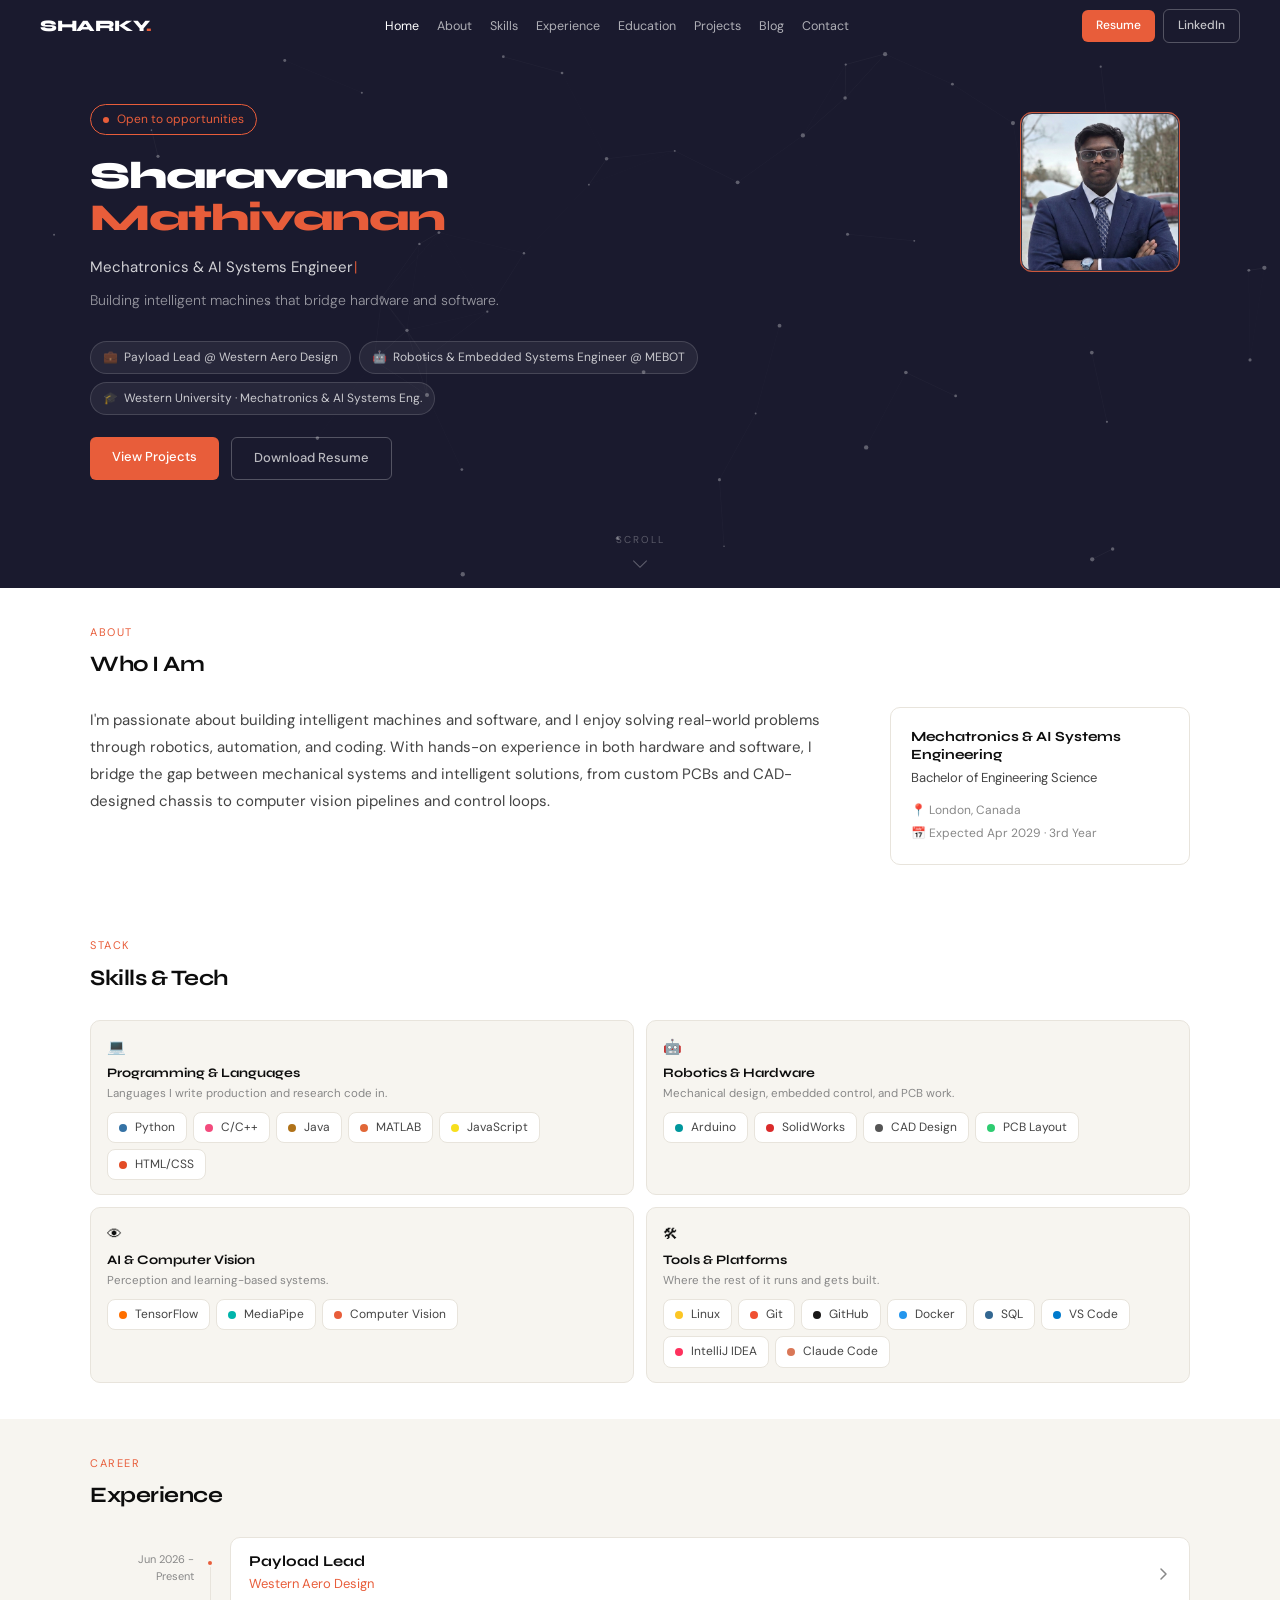
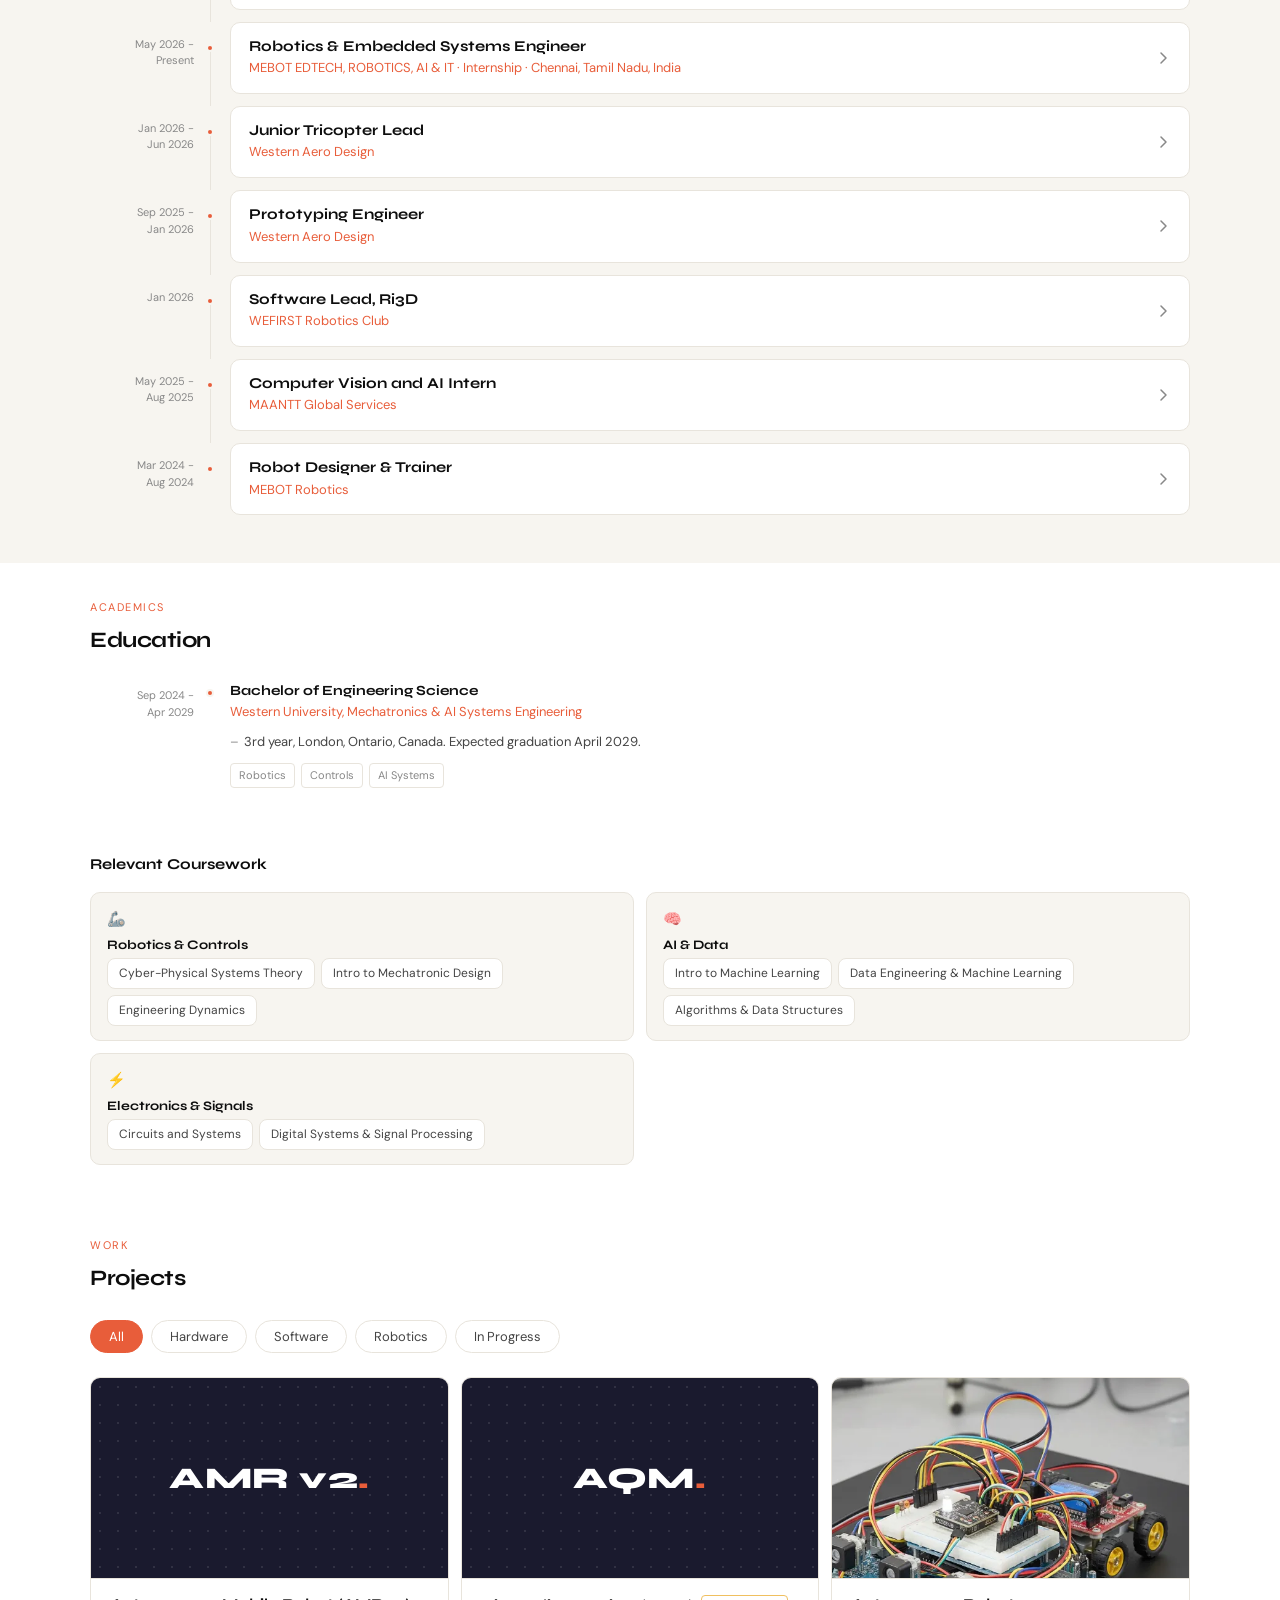
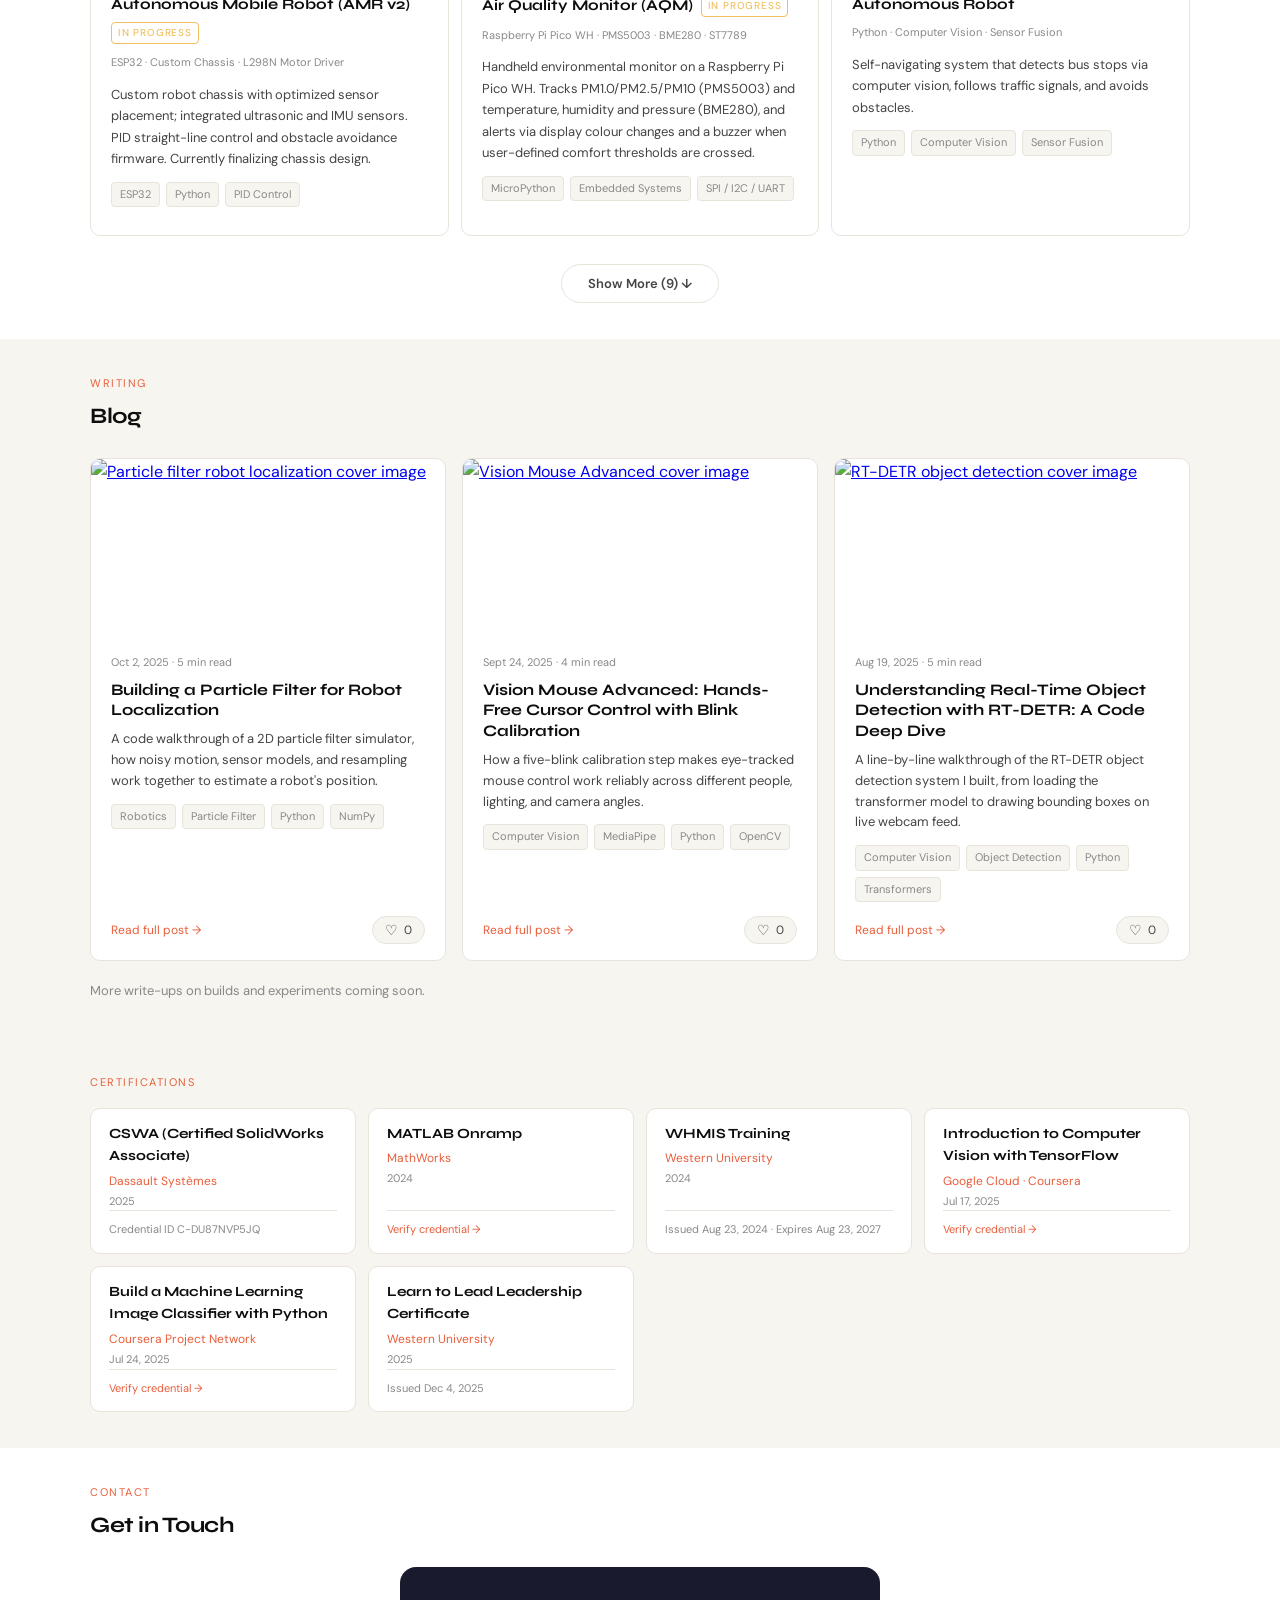
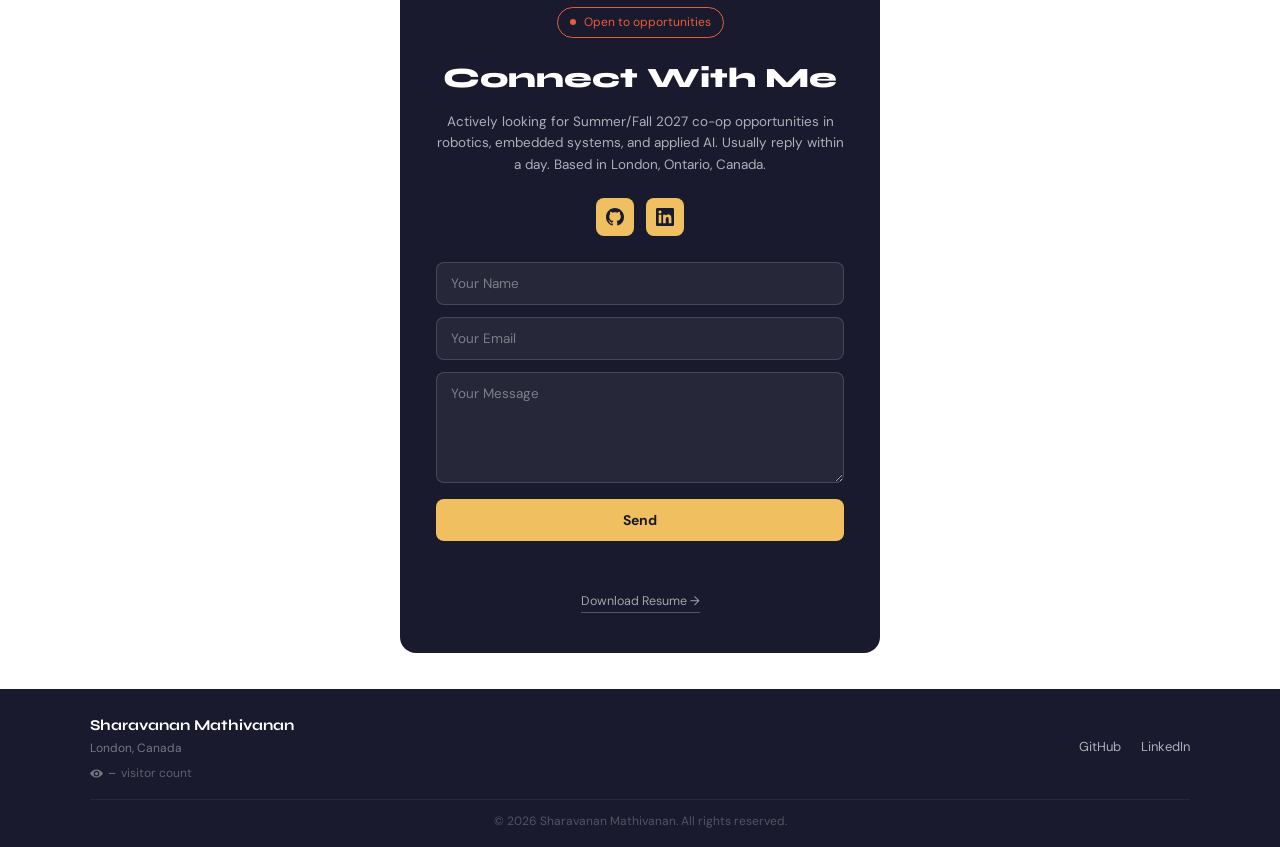
==== commit 1f10edee: "feat(site): collapsible experience cards, update education dates, coursework and tools" ====
--- a/index.html
+++ b/index.html
@@ -6,6 +6,18 @@
   <title>Sharavanan Mathivanan | Mechatronics &amp; AI Engineer</title>
   <meta name="description" content="Portfolio of Sharavanan Mathivanan, Mechatronics &amp; AI Systems Engineering student at Western University." />
   <link href="https://fonts.googleapis.com/css2?family=Syne:wght@400;700;800&family=DM+Sans:ital,wght@0,300;0,400;0,500;1,300&display=swap" rel="stylesheet">
+  <link rel="icon" href="assets/favicon/favicon.svg" type="image/svg+xml">
+  <link rel="icon" href="assets/favicon/favicon-32.png" sizes="32x32" type="image/png">
+  <link rel="apple-touch-icon" href="assets/favicon/apple-touch-icon.png">
+  <meta property="og:type" content="website">
+  <meta property="og:url" content="https://sharkyy.me/">
+  <meta property="og:title" content="Sharavanan Mathivanan | Mechatronics &amp; AI Engineer">
+  <meta property="og:description" content="Mechatronics &amp; AI Systems Engineering student at Western University building robots, embedded systems and computer vision. Open to Summer/Fall 2027 co-ops.">
+  <meta property="og:image" content="https://sharkyy.me/assets/og-image.png">
+  <meta property="og:image:width" content="1200">
+  <meta property="og:image:height" content="630">
+  <meta name="twitter:card" content="summary_large_image">
+  <meta name="twitter:image" content="https://sharkyy.me/assets/og-image.png">
   <link rel="stylesheet" href="assets/css/main.css">
   <link rel="stylesheet" href="assets/css/animations.css">
 </head>
@@ -103,7 +115,7 @@
           <div class="edu-degree">Bachelor of Engineering Science</div>
           <div class="edu-detail">
             📍 London, Canada<br>
-            📅 Expected May 2029 · 3rd Year
+            📅 Expected Apr 2029 · 3rd Year
           </div>
         </div>
       </div>
@@ -160,6 +172,13 @@
           <div class="skill-group-desc">Where the rest of it runs and gets built.</div>
           <div class="skills-grid">
             <div class="skill-pill"><span class="skill-dot" style="background:#FCC624"></span>Linux</div>
+            <div class="skill-pill"><span class="skill-dot" style="background:#F05032"></span>Git</div>
+            <div class="skill-pill"><span class="skill-dot" style="background:#181717"></span>GitHub</div>
+            <div class="skill-pill"><span class="skill-dot" style="background:#2496ED"></span>Docker</div>
+            <div class="skill-pill"><span class="skill-dot" style="background:#336791"></span>SQL</div>
+            <div class="skill-pill"><span class="skill-dot" style="background:#007ACC"></span>VS Code</div>
+            <div class="skill-pill"><span class="skill-dot" style="background:#FE315D"></span>IntelliJ IDEA</div>
+            <div class="skill-pill"><span class="skill-dot" style="background:#D97757"></span>Claude Code</div>
           </div>
         </div>
 
@@ -177,8 +196,15 @@
         <div class="tl-item">
           <div class="tl-date">Jun 2026 -<br>Present</div>
           <div class="tl-body">
-            <div class="tl-title">Payload Lead</div>
-            <div class="tl-org">Western Aero Design</div>
+            <details class="exp-card">
+              <summary class="exp-summary">
+                <span class="exp-summary-text">
+                  <span class="tl-title">Payload Lead</span>
+                  <span class="tl-org">Western Aero Design</span>
+                </span>
+                <svg class="exp-chevron" viewBox="0 0 16 16" aria-hidden="true"><path d="M6 3l5 5-5 5" fill="none" stroke="currentColor" stroke-width="1.5" stroke-linecap="round" stroke-linejoin="round"/></svg>
+              </summary>
+              <div class="exp-details">
             <ul class="tl-bullets">
               <li>Lead electrical design and integration of the payload system for the advanced class drone.</li>
               <li>Design and engineer the payload mounting mechanism, ensuring structural compatibility and reliable deployment.</li>
@@ -191,14 +217,23 @@
               <span class="tl-tag">SolidWorks</span>
               <span class="tl-tag">Systems Integration</span>
             </div>
+              </div>
+            </details>
           </div>
         </div>
 
         <div class="tl-item">
           <div class="tl-date">May 2026 -<br>Present</div>
           <div class="tl-body">
-            <div class="tl-title">Robotics &amp; Embedded Systems Engineer</div>
-            <div class="tl-org">MEBOT EDTECH, ROBOTICS, AI &amp; IT · Internship · Chennai, Tamil Nadu, India</div>
+            <details class="exp-card">
+              <summary class="exp-summary">
+                <span class="exp-summary-text">
+                  <span class="tl-title">Robotics &amp; Embedded Systems Engineer</span>
+                  <span class="tl-org">MEBOT EDTECH, ROBOTICS, AI &amp; IT · Internship · Chennai, Tamil Nadu, India</span>
+                </span>
+                <svg class="exp-chevron" viewBox="0 0 16 16" aria-hidden="true"><path d="M6 3l5 5-5 5" fill="none" stroke="currentColor" stroke-width="1.5" stroke-linecap="round" stroke-linejoin="round"/></svg>
+              </summary>
+              <div class="exp-details">
             <ul class="tl-bullets">
               <li>Designed and built an educational robot from scratch for K-12 learners, covering hardware design, firmware development, and mechanical prototyping.</li>
               <li>Developed a visual programming IDE enabling students to program robots and sprites, supporting multiple microcontroller boards (ESP32, Raspberry Pi Pico, Arduino R4 WiFi/Minima, and more) across multiple programming languages.</li>
@@ -210,14 +245,23 @@
               <span class="tl-tag">Firmware Development</span>
               <span class="tl-tag">ESP32</span>
             </div>
+              </div>
+            </details>
           </div>
         </div>
 
         <div class="tl-item">
           <div class="tl-date">Jan 2026 -<br>Jun 2026</div>
           <div class="tl-body">
-            <div class="tl-title">Junior Tricopter Lead</div>
-            <div class="tl-org">Western Aero Design</div>
+            <details class="exp-card">
+              <summary class="exp-summary">
+                <span class="exp-summary-text">
+                  <span class="tl-title">Junior Tricopter Lead</span>
+                  <span class="tl-org">Western Aero Design</span>
+                </span>
+                <svg class="exp-chevron" viewBox="0 0 16 16" aria-hidden="true"><path d="M6 3l5 5-5 5" fill="none" stroke="currentColor" stroke-width="1.5" stroke-linecap="round" stroke-linejoin="round"/></svg>
+              </summary>
+              <div class="exp-details">
             <ul class="tl-bullets">
               <li>Lead cross-functional team of 5 to design, model, and manufacture UAV structural/mechanical components for SAE competition.</li>
               <li>Create SolidWorks 3D CAD models, mechanical drawings, and BOMs for manufacturing.</li>
@@ -229,14 +273,23 @@
               <span class="tl-tag">3D Printing</span>
               <span class="tl-tag">Circuit Design</span>
             </div>
+              </div>
+            </details>
           </div>
         </div>
 
         <div class="tl-item">
           <div class="tl-date">Sep 2025 -<br>Jan 2026</div>
           <div class="tl-body">
-            <div class="tl-title">Prototyping Engineer</div>
-            <div class="tl-org">Western Aero Design</div>
+            <details class="exp-card">
+              <summary class="exp-summary">
+                <span class="exp-summary-text">
+                  <span class="tl-title">Prototyping Engineer</span>
+                  <span class="tl-org">Western Aero Design</span>
+                </span>
+                <svg class="exp-chevron" viewBox="0 0 16 16" aria-hidden="true"><path d="M6 3l5 5-5 5" fill="none" stroke="currentColor" stroke-width="1.5" stroke-linecap="round" stroke-linejoin="round"/></svg>
+              </summary>
+              <div class="exp-details">
             <ul class="tl-bullets">
               <li>Designed and 3D-printed 10+ mechanical prototypes including mounting brackets, motor housings, and fixtures.</li>
               <li>Engineered custom PCB layouts and wiring harnesses within one-week deadlines.</li>
@@ -247,14 +300,23 @@
               <span class="tl-tag">Soldering</span>
               <span class="tl-tag">SolidWorks</span>
             </div>
+              </div>
+            </details>
           </div>
         </div>
 
         <div class="tl-item">
           <div class="tl-date">Jan 2026</div>
           <div class="tl-body">
-            <div class="tl-title">Software Lead, Ri3D</div>
-            <div class="tl-org">WEFIRST Robotics Club</div>
+            <details class="exp-card">
+              <summary class="exp-summary">
+                <span class="exp-summary-text">
+                  <span class="tl-title">Software Lead, Ri3D</span>
+                  <span class="tl-org">WEFIRST Robotics Club</span>
+                </span>
+                <svg class="exp-chevron" viewBox="0 0 16 16" aria-hidden="true"><path d="M6 3l5 5-5 5" fill="none" stroke="currentColor" stroke-width="1.5" stroke-linecap="round" stroke-linejoin="round"/></svg>
+              </summary>
+              <div class="exp-details">
             <ul class="tl-bullets">
               <li>Programmed PID control loops and motor configuration for automated mechanism actuation under 72-hour build constraint.</li>
             </ul>
@@ -264,14 +326,23 @@
               <span class="tl-tag">PID Control</span>
               <span class="tl-tag">FRC Framework</span>
             </div>
+              </div>
+            </details>
           </div>
         </div>
 
         <div class="tl-item">
           <div class="tl-date">May 2025 -<br>Aug 2025</div>
           <div class="tl-body">
-            <div class="tl-title">Computer Vision and AI Intern</div>
-            <div class="tl-org">MAANTT Global Services</div>
+            <details class="exp-card">
+              <summary class="exp-summary">
+                <span class="exp-summary-text">
+                  <span class="tl-title">Computer Vision and AI Intern</span>
+                  <span class="tl-org">MAANTT Global Services</span>
+                </span>
+                <svg class="exp-chevron" viewBox="0 0 16 16" aria-hidden="true"><path d="M6 3l5 5-5 5" fill="none" stroke="currentColor" stroke-width="1.5" stroke-linecap="round" stroke-linejoin="round"/></svg>
+              </summary>
+              <div class="exp-details">
             <ul class="tl-bullets">
               <li>Developed Python-based monitoring system tracking 50+ concurrent inputs with 90% detection accuracy.</li>
               <li>Automated reporting workflows; authored technical documentation improving cross-team communication.</li>
@@ -282,14 +353,23 @@
               <span class="tl-tag">MediaPipe</span>
               <span class="tl-tag">Computer Vision</span>
             </div>
+              </div>
+            </details>
           </div>
         </div>
 
         <div class="tl-item">
           <div class="tl-date">Mar 2024 -<br>Aug 2024</div>
           <div class="tl-body">
-            <div class="tl-title">Robot Designer &amp; Trainer</div>
-            <div class="tl-org">MEBOT Robotics</div>
+            <details class="exp-card">
+              <summary class="exp-summary">
+                <span class="exp-summary-text">
+                  <span class="tl-title">Robot Designer &amp; Trainer</span>
+                  <span class="tl-org">MEBOT Robotics</span>
+                </span>
+                <svg class="exp-chevron" viewBox="0 0 16 16" aria-hidden="true"><path d="M6 3l5 5-5 5" fill="none" stroke="currentColor" stroke-width="1.5" stroke-linecap="round" stroke-linejoin="round"/></svg>
+              </summary>
+              <div class="exp-details">
             <ul class="tl-bullets">
               <li>Designed and assembled functional robot prototypes from concept through commissioning.</li>
               <li>Managed project timelines and created training curriculum for students aged 8–15.</li>
@@ -299,6 +379,8 @@
               <span class="tl-tag">Hardware Design</span>
               <span class="tl-tag">Curriculum Dev</span>
             </div>
+              </div>
+            </details>
           </div>
         </div>
 
@@ -313,7 +395,7 @@
       <h2 class="section-title">Education</h2>
       <div class="timeline" data-stagger>
         <div class="tl-item">
-          <div class="tl-date">Sep 2023 -<br>May 2029</div>
+          <div class="tl-date">Sep 2024 -<br>Apr 2029</div>
           <div class="tl-body">
             <div class="tl-title-row">
               <img
@@ -326,7 +408,7 @@
             </div>
             <div class="tl-org">Western University, Mechatronics &amp; AI Systems Engineering</div>
             <ul class="tl-bullets">
-              <li>3rd year, London, Ontario, Canada. Expected graduation May 2029.</li>
+              <li>3rd year, London, Ontario, Canada. Expected graduation April 2029.</li>
             </ul>
             <div class="tl-tags">
               <span class="tl-tag">Robotics</span>
@@ -348,7 +430,6 @@
               <div class="skill-pill">Cyber-Physical Systems Theory</div>
               <div class="skill-pill">Intro to Mechatronic Design</div>
               <div class="skill-pill">Engineering Dynamics</div>
-              <div class="skill-pill">Finite Element Methods in Mech. Eng.</div>
             </div>
           </div>
 
@@ -357,31 +438,17 @@
             <div class="skill-group-title">AI &amp; Data</div>
             <div class="skills-grid">
               <div class="skill-pill">Intro to Machine Learning</div>
-              <div class="skill-pill">Data Engineering and Machine Learning</div>
-              <div class="skill-pill">Algorithms and Data Structures</div>
-              <div class="skill-pill">Database Systems</div>
-              <div class="skill-pill">Applied Probability and Statistics</div>
+              <div class="skill-pill">Data Engineering &amp; Machine Learning</div>
+              <div class="skill-pill">Algorithms &amp; Data Structures</div>
             </div>
           </div>
 
           <div class="skill-group">
             <div class="skill-group-icon">⚡</div>
-            <div class="skill-group-title">Electronics &amp; Systems</div>
+            <div class="skill-group-title">Electronics &amp; Signals</div>
             <div class="skills-grid">
-              <div class="skill-pill">Intro to Electrical Instrumentation</div>
-              <div class="skill-pill">Electric Circuits</div>
               <div class="skill-pill">Circuits and Systems</div>
-              <div class="skill-pill">Digital Systems and Signal Processing</div>
-              <div class="skill-pill">Software Design for Systems Engineering</div>
-            </div>
-          </div>
-
-          <div class="skill-group">
-            <div class="skill-group-icon">⚙️</div>
-            <div class="skill-group-title">Core Engineering</div>
-            <div class="skills-grid">
-              <div class="skill-pill">Mechanics of Materials</div>
-              <div class="skill-pill">Computational Methods in Mechatronic Systems</div>
+              <div class="skill-pill">Digital Systems &amp; Signal Processing</div>
             </div>
           </div>
 
@@ -600,7 +667,7 @@
         <div class="footer-sub">London, Canada</div>
         <div class="footer-visits" aria-label="Site visits">
           <svg class="footer-eye-icon" viewBox="0 0 16 16" aria-hidden="true"><path d="M8 3C4.5 3 1.5 5.5 0 8c1.5 2.5 4.5 5 8 5s6.5-2.5 8-5c-1.5-2.5-4.5-5-8-5zm0 8.5A3.5 3.5 0 1 1 8 4.5a3.5 3.5 0 0 1 0 7zm0-1.5A2 2 0 1 0 8 6a2 2 0 0 0 0 4z"/></svg>
-          <span id="visit-count">–</span>
+          <span id="visit-count">–</span> <span class="footer-visits-label">visitor count</span>
         </div>
       </div>
       <div class="footer-right">
--- a/assets/css/main.css
+++ b/assets/css/main.css
@@ -1070,6 +1070,16 @@
   margin-bottom: 10px;
 }
 
+.proj-thumb {
+  display: block;
+  width: calc(100% + 40px);
+  margin: -20px -20px 16px;
+  aspect-ratio: 16 / 9;
+  object-fit: cover;
+  background: var(--surface);
+  border-bottom: 0.5px solid var(--border);
+}
+
 .proj-title {
   font-family: var(--font-display);
   font-weight: 700;
@@ -2193,3 +2203,79 @@
     font-size: 30px;
   }
 }
+
+/* ── Experience: collapsible cards ───────────────────── */
+.exp-section .tl-item { padding-bottom: 12px; }
+.exp-section .tl-body::before { top: 22px; }
+.exp-section .tl-item:not(:last-child)::after { top: 26px; }
+.exp-section .tl-date { padding-top: 14px; }
+
+.exp-card {
+  background: var(--card);
+  border: 0.5px solid var(--border);
+  border-radius: 10px;
+  transition: border-color 0.2s, box-shadow 0.2s;
+}
+.exp-card:hover,
+.exp-card[open] {
+  border-color: rgba(232, 93, 58, 0.35);
+  box-shadow: 0 6px 18px rgba(0, 0, 0, 0.05);
+}
+.exp-summary {
+  display: flex;
+  align-items: center;
+  justify-content: space-between;
+  gap: 16px;
+  padding: 14px 18px;
+  cursor: pointer;
+  list-style: none;
+  border-radius: 10px;
+}
+.exp-summary::-webkit-details-marker { display: none; }
+.exp-summary:focus-visible { outline: 2px solid var(--hi); outline-offset: 2px; }
+.exp-summary-text { display: flex; flex-direction: column; min-width: 0; }
+.exp-summary .tl-title { font-size: 15px; }
+.exp-summary .tl-org { margin-bottom: 0; }
+.exp-chevron {
+  flex: none;
+  width: 16px;
+  height: 16px;
+  color: var(--ink3);
+  transition: transform 0.2s ease, color 0.2s;
+}
+.exp-card[open] .exp-chevron { transform: rotate(90deg); color: var(--hi); }
+.exp-details {
+  padding: 0 18px 16px;
+  border-top: 0.5px solid var(--border);
+  padding-top: 14px;
+}
+.exp-card[open] .exp-details { animation: expReveal 0.22s ease; }
+@keyframes expReveal {
+  from { opacity: 0; transform: translateY(-4px); }
+  to   { opacity: 1; transform: none; }
+}
+@media (prefers-reduced-motion: reduce) {
+  .exp-card[open] .exp-details { animation: none; }
+  .exp-chevron { transition: none; }
+}
+
+/* ── Footer: visitor count label ─────────────────────── */
+.footer-visits-label { opacity: 0.75; }
+
+/* Cards without a photo get a branded tile so the grid stays even */
+.proj-thumb-empty {
+  display: flex;
+  align-items: center;
+  justify-content: center;
+  background:
+    radial-gradient(rgba(255,255,255,0.10) 1px, transparent 1px) 0 0 / 18px 18px,
+    var(--accent);
+}
+.proj-thumb-empty span {
+  font-family: var(--font-display);
+  font-weight: 800;
+  font-size: 30px;
+  letter-spacing: 0.5px;
+  color: #fff;
+}
+.proj-thumb-empty span::after { content: '.'; color: var(--hi); }
--- a/assets/css/animations.css
+++ b/assets/css/animations.css
@@ -0,0 +1,72 @@
+/* Fade up on scroll */
+.fade-up {
+  opacity: 0;
+  transform: translateY(24px);
+  transition: opacity 0.5s ease, transform 0.5s ease;
+}
+
+.fade-up.visible {
+  opacity: 1;
+  transform: translateY(0);
+}
+
+/* Pulsing status dot */
+@keyframes pulse {
+  0%, 100% { opacity: 1; }
+  50% { opacity: 0.4; }
+}
+
+.status-dot {
+  width: 6px;
+  height: 6px;
+  border-radius: 50%;
+  background: var(--hi);
+  animation: pulse 2s infinite;
+  flex-shrink: 0;
+}
+
+/* Avatar pulse rings */
+@keyframes ring-pulse {
+  0%   { transform: translate(-50%, -50%) scale(1);    opacity: 0.5; }
+  100% { transform: translate(-50%, -50%) scale(1.55); opacity: 0; }
+}
+
+/* Scroll cue bounce */
+@keyframes bounce-arrow {
+  0%, 100% { transform: rotate(45deg) translate(0, 0); }
+  50%       { transform: rotate(45deg) translate(3px, 3px); }
+}
+
+/* Typewriter cursor blink */
+@keyframes blink {
+  0%, 100% { opacity: 1; }
+  50% { opacity: 0; }
+}
+
+.tw-cursor {
+  animation: blink 0.75s step-end infinite;
+}
+
+/* Staggered children: start hidden, JS adds .visible with delays */
+[data-stagger] > * {
+  opacity: 0;
+  transform: translateY(20px);
+  transition: opacity 0.4s ease, transform 0.4s ease, border-color 0.2s, box-shadow 0.15s;
+}
+
+[data-stagger] > *.visible {
+  opacity: 1;
+  transform: translateY(0);
+}
+
+/* Skill pill hover */
+.skill-pill:hover {
+  border-color: var(--hi);
+  transform: translateY(-1px);
+}
+
+/* Project card hover */
+.proj-card:hover {
+  transform: translateY(-3px);
+  box-shadow: 0 8px 24px rgba(0,0,0,0.08);
+}
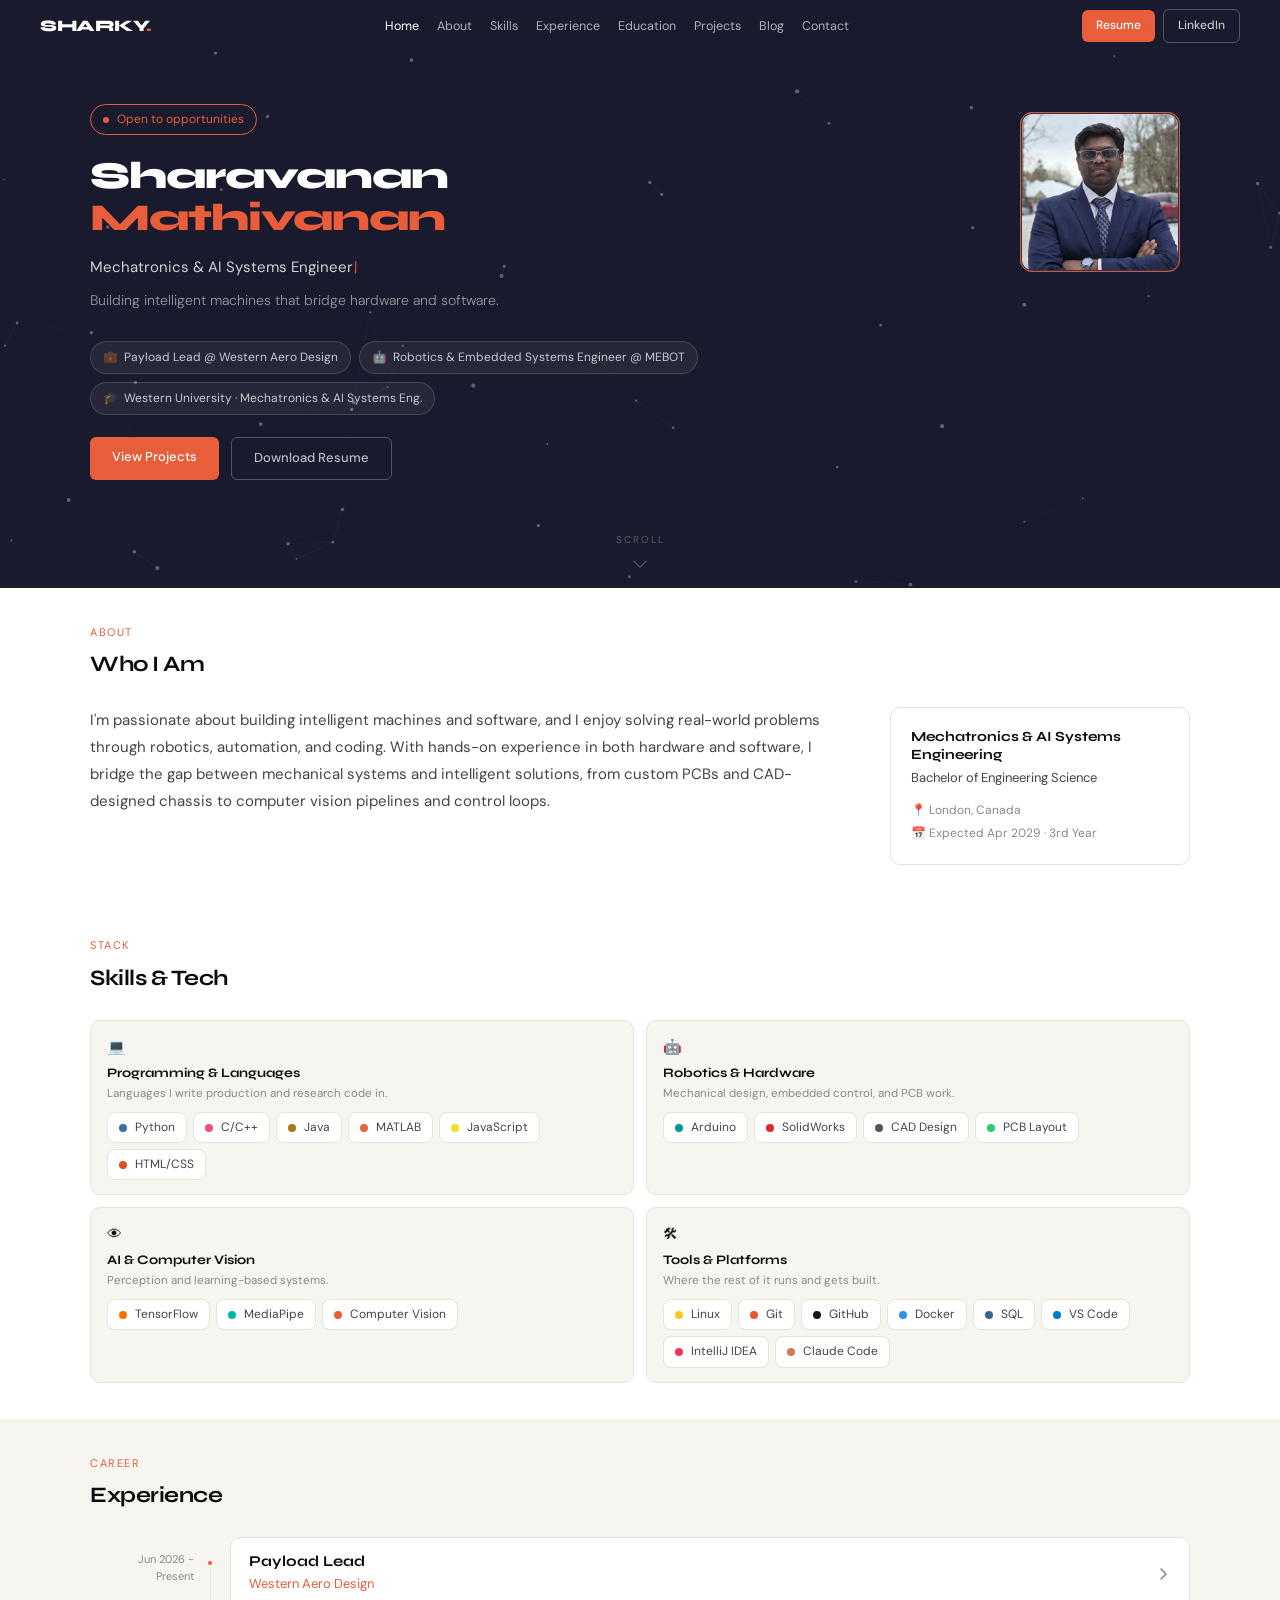
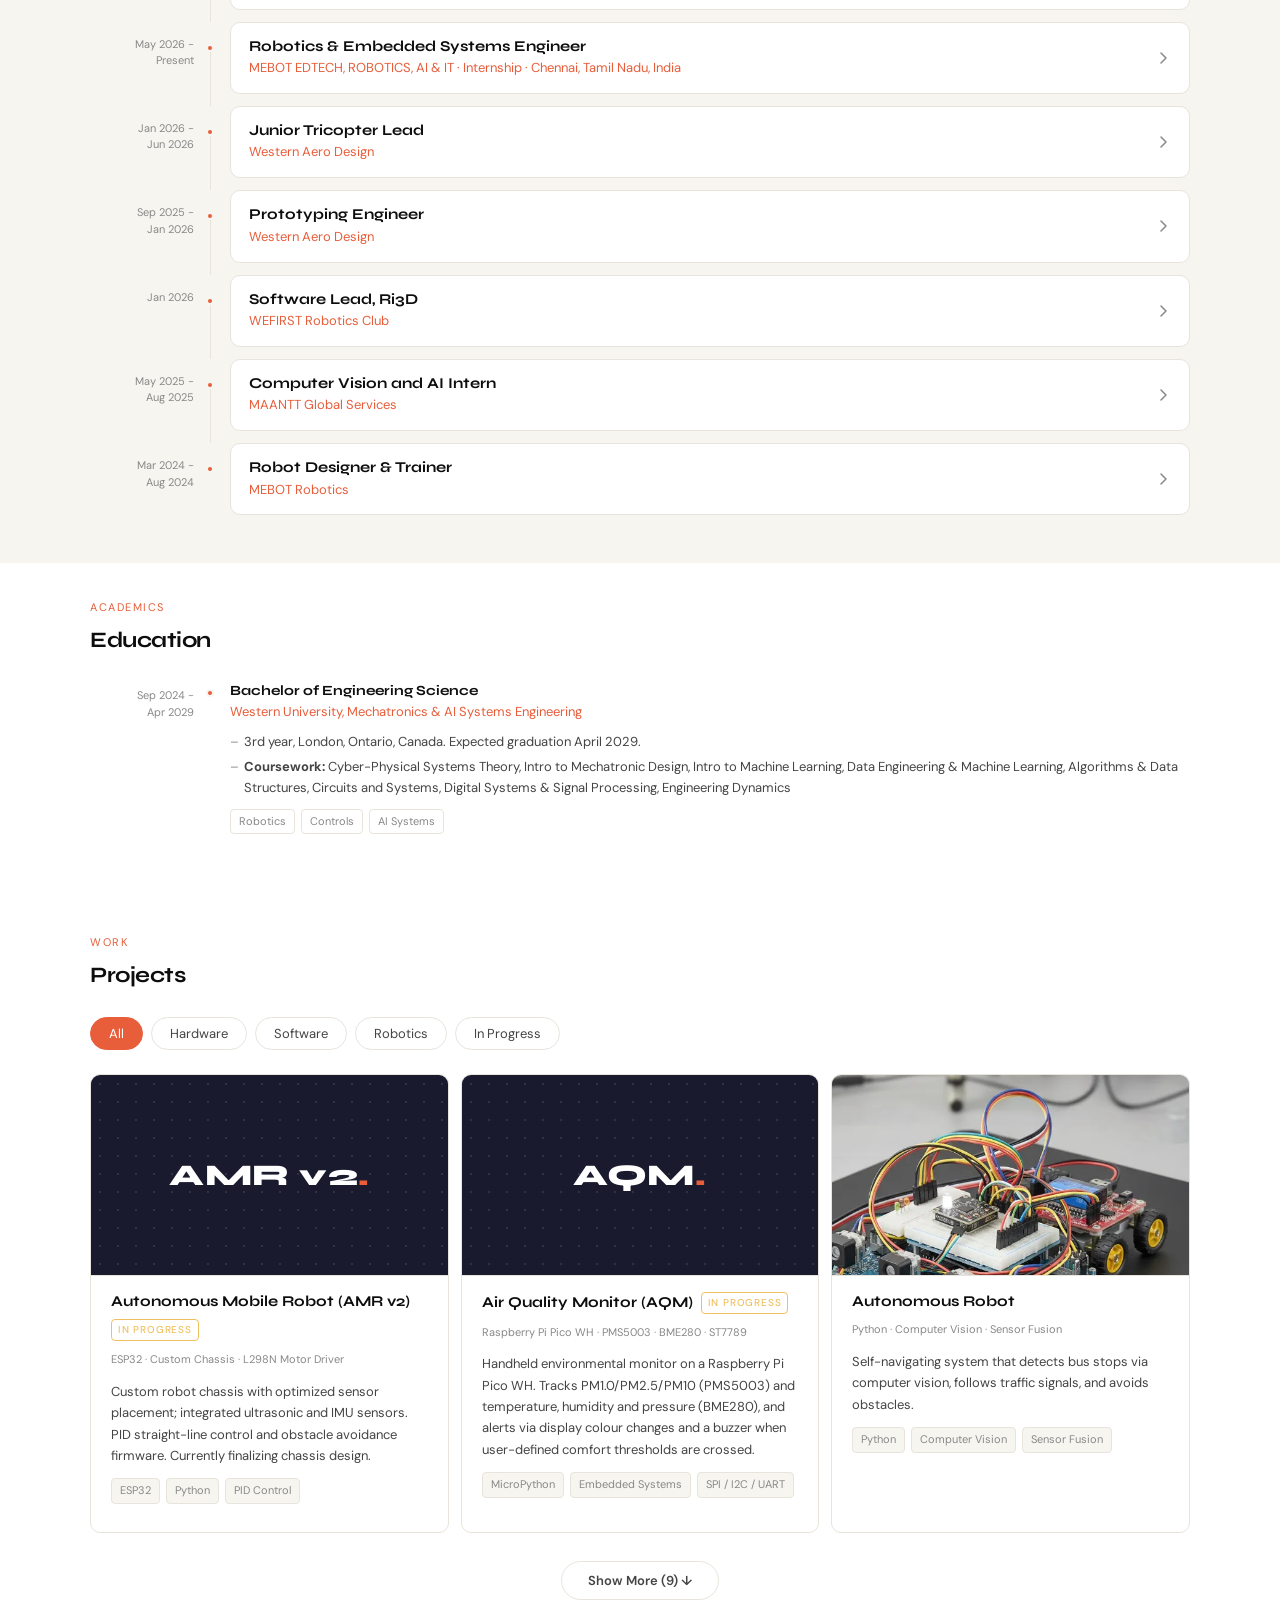
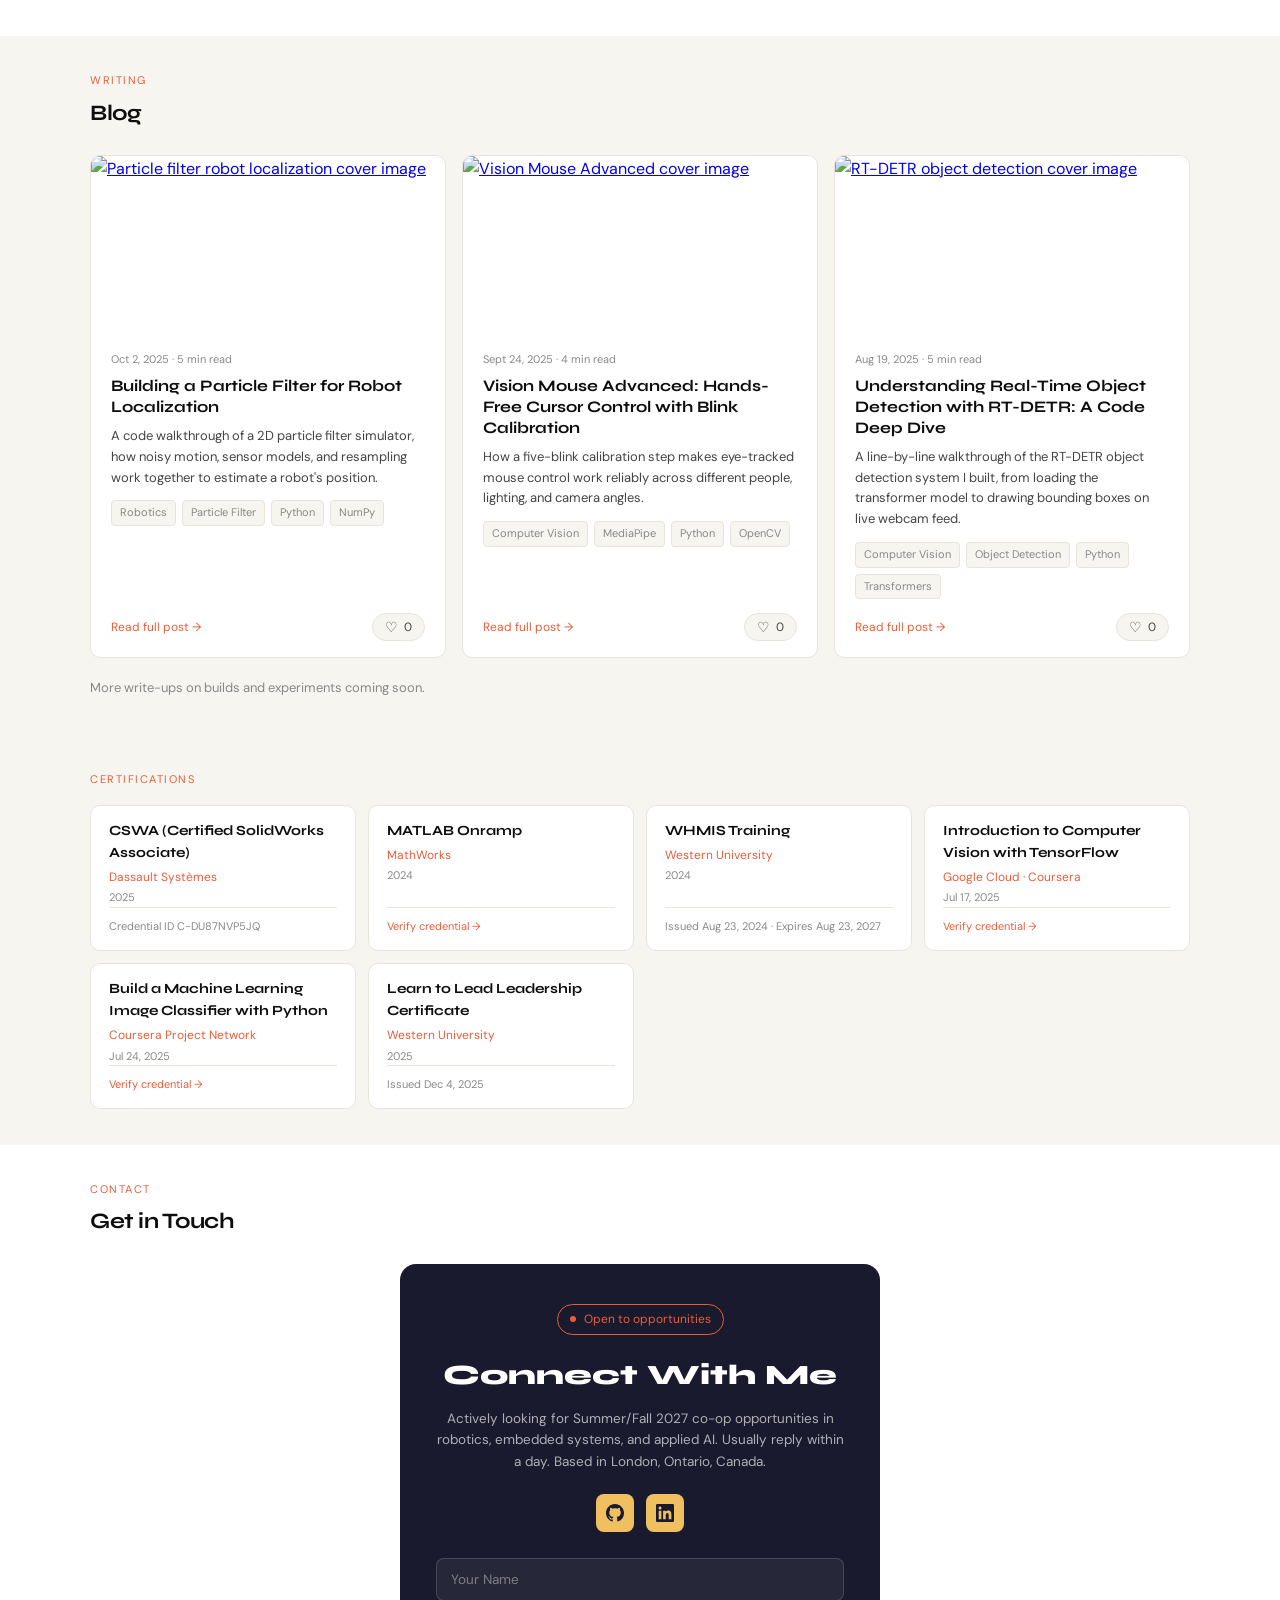
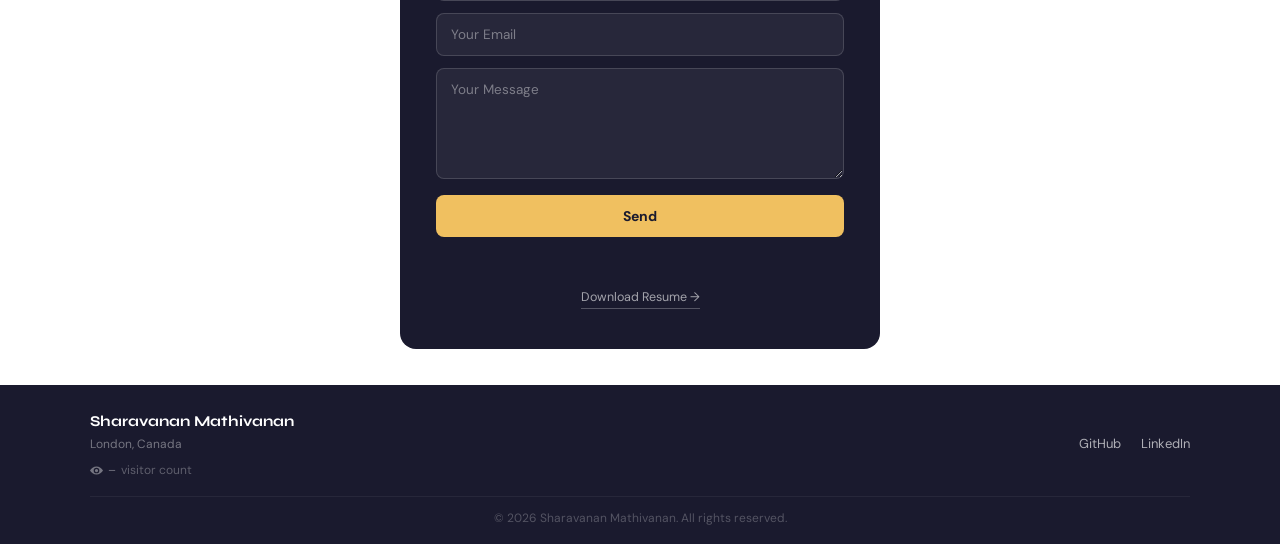
==== commit d198b793: "refactor(education): show coursework as text under degree details" ====
--- a/index.html
+++ b/index.html
@@ -409,6 +409,7 @@
             <div class="tl-org">Western University, Mechatronics &amp; AI Systems Engineering</div>
             <ul class="tl-bullets">
               <li>3rd year, London, Ontario, Canada. Expected graduation April 2029.</li>
+              <li><strong>Coursework:</strong> Cyber-Physical Systems Theory, Intro to Mechatronic Design, Intro to Machine Learning, Data Engineering &amp; Machine Learning, Algorithms &amp; Data Structures, Circuits and Systems, Digital Systems &amp; Signal Processing, Engineering Dynamics</li>
             </ul>
             <div class="tl-tags">
               <span class="tl-tag">Robotics</span>
@@ -416,42 +417,6 @@
               <span class="tl-tag">AI Systems</span>
             </div>
           </div>
-        </div>
-      </div>
-
-      <div class="edu-coursework">
-        <div class="edu-coursework-title">Relevant Coursework</div>
-        <div class="skills-groups" data-stagger>
-
-          <div class="skill-group">
-            <div class="skill-group-icon">🦾</div>
-            <div class="skill-group-title">Robotics &amp; Controls</div>
-            <div class="skills-grid">
-              <div class="skill-pill">Cyber-Physical Systems Theory</div>
-              <div class="skill-pill">Intro to Mechatronic Design</div>
-              <div class="skill-pill">Engineering Dynamics</div>
-            </div>
-          </div>
-
-          <div class="skill-group">
-            <div class="skill-group-icon">🧠</div>
-            <div class="skill-group-title">AI &amp; Data</div>
-            <div class="skills-grid">
-              <div class="skill-pill">Intro to Machine Learning</div>
-              <div class="skill-pill">Data Engineering &amp; Machine Learning</div>
-              <div class="skill-pill">Algorithms &amp; Data Structures</div>
-            </div>
-          </div>
-
-          <div class="skill-group">
-            <div class="skill-group-icon">⚡</div>
-            <div class="skill-group-title">Electronics &amp; Signals</div>
-            <div class="skills-grid">
-              <div class="skill-pill">Circuits and Systems</div>
-              <div class="skill-pill">Digital Systems &amp; Signal Processing</div>
-            </div>
-          </div>
-
         </div>
       </div>
     </div>
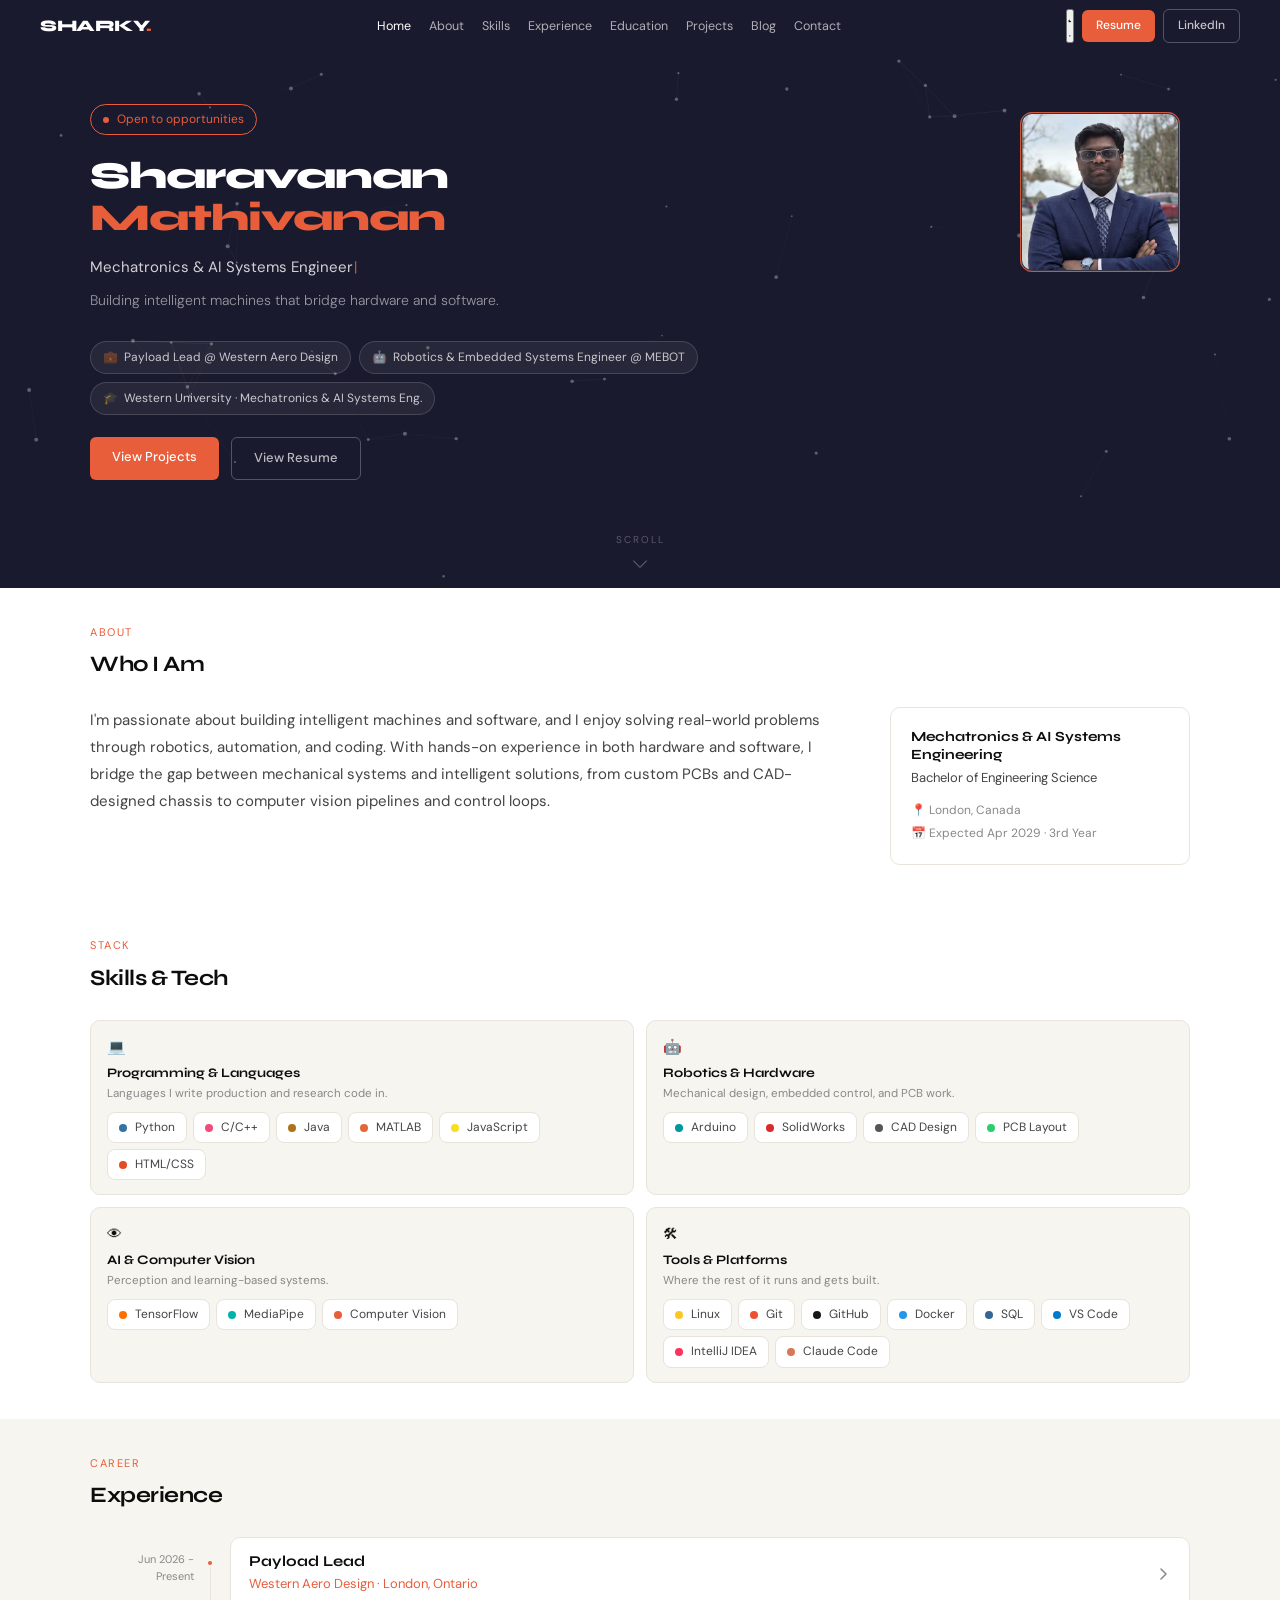
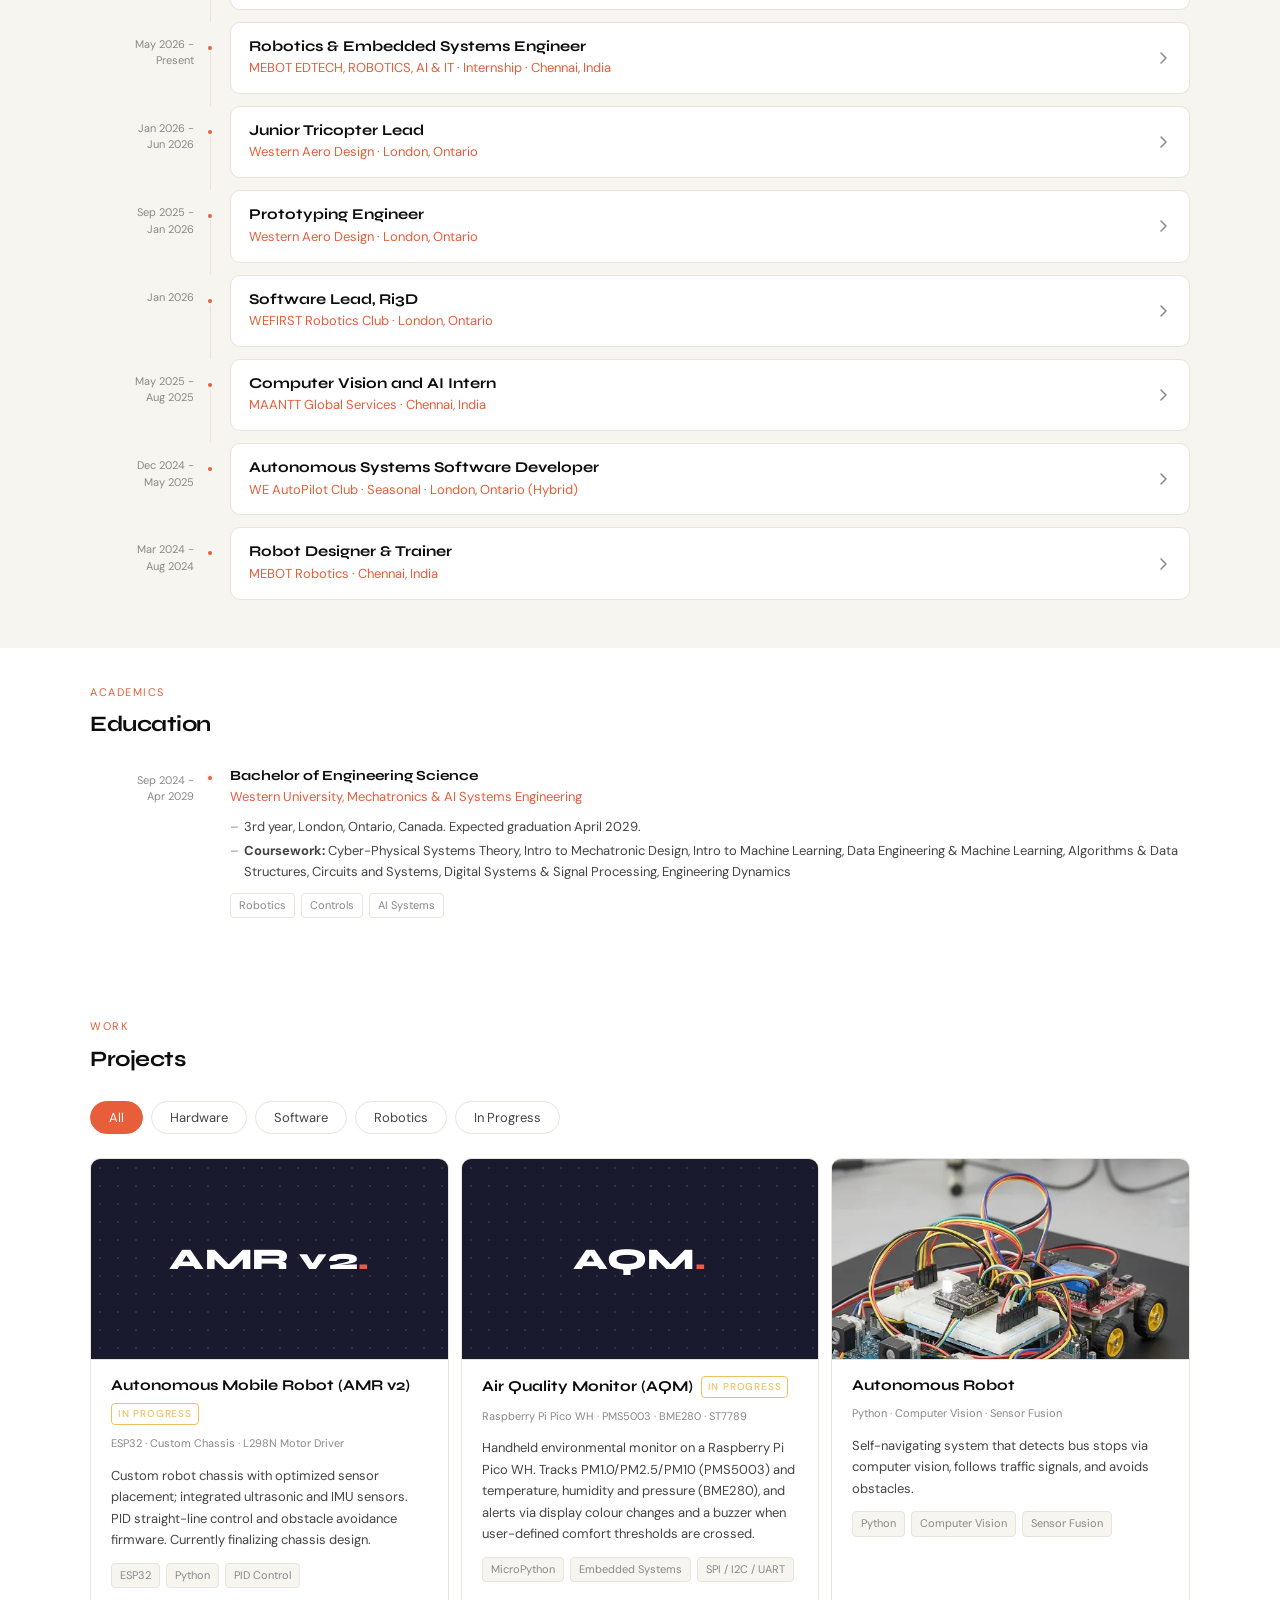
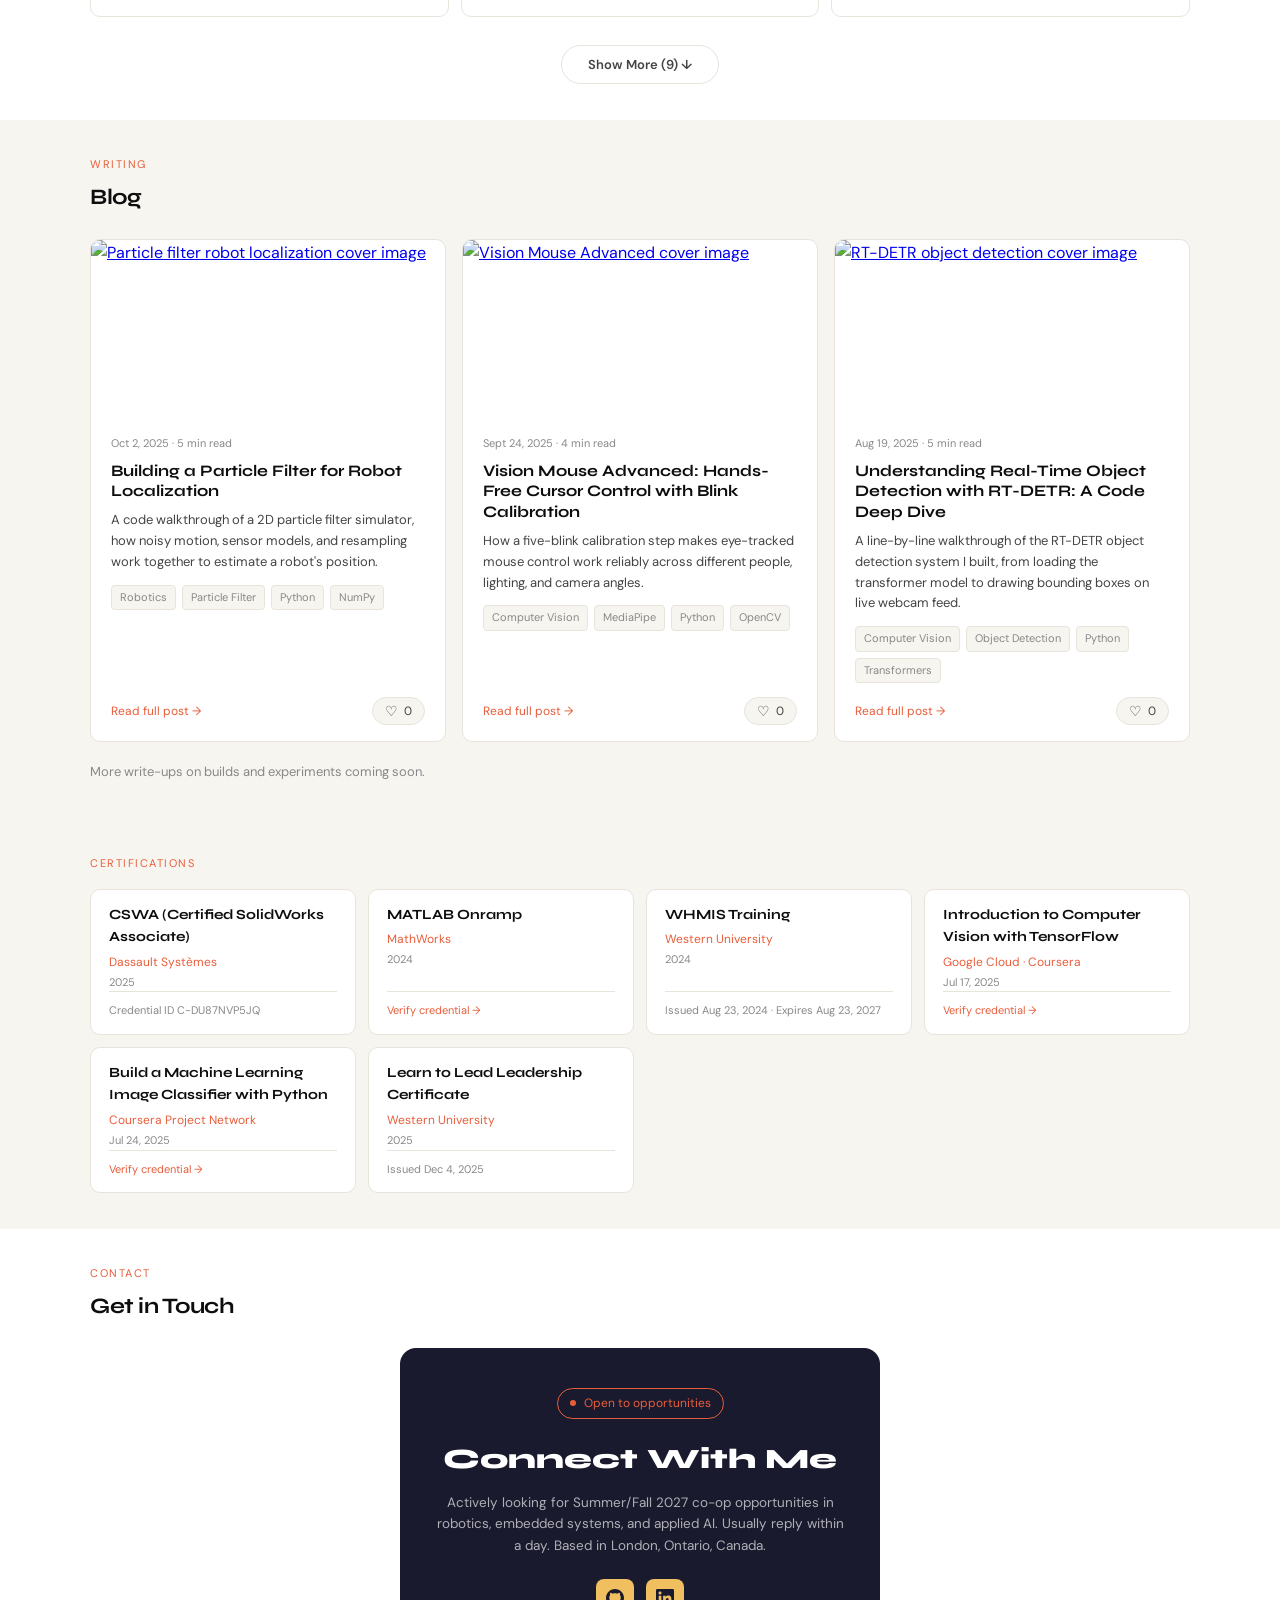
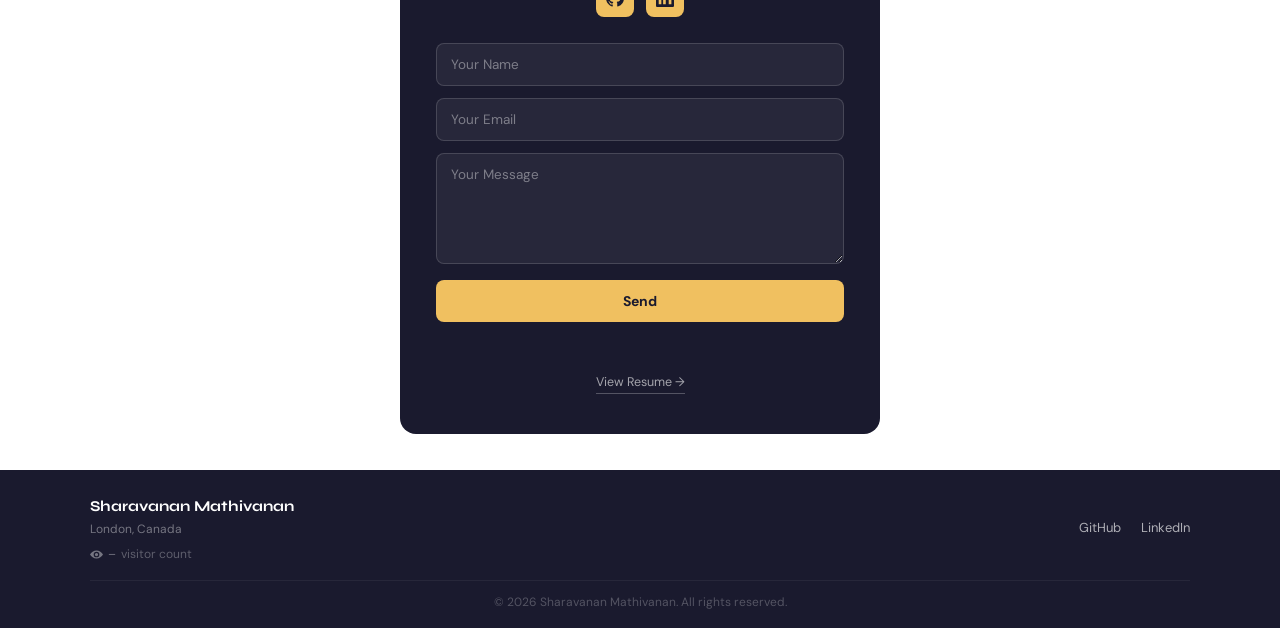
==== commit c1ca1746: "feat(resume): open resume in a new tab instead of downloading" ====
--- a/index.html
+++ b/index.html
@@ -20,6 +20,17 @@
   <meta name="twitter:image" content="https://sharkyy.me/assets/og-image.png">
   <link rel="stylesheet" href="assets/css/main.css">
   <link rel="stylesheet" href="assets/css/animations.css">
+  <script>
+    /* Apply the saved or system theme before first paint (no flash). */
+    (function () {
+      var t = null;
+      try { t = localStorage.getItem('theme'); } catch (e) {}
+      if (t !== 'dark' && t !== 'light') {
+        t = window.matchMedia && window.matchMedia('(prefers-color-scheme: dark)').matches ? 'dark' : 'light';
+      }
+      document.documentElement.setAttribute('data-theme', t);
+    })();
+  </script>
 </head>
 <body>
 
@@ -37,7 +48,11 @@
         <a href="#contact" class="nav-link" data-section="contact">Contact</a>
       </div>
       <div class="nav-cta">
-        <a href="assets/Resumes/Sharavanan_Mathivanan_Resume.pdf" class="nav-btn nav-btn-primary" download>Resume</a>
+        <button class="theme-toggle" id="theme-toggle" type="button" aria-label="Switch to dark mode" title="Toggle dark mode">
+          <svg class="theme-icon theme-icon-moon" viewBox="0 0 24 24" aria-hidden="true"><path d="M21 12.8A9 9 0 1 1 11.2 3a7 7 0 0 0 9.8 9.8z"/></svg>
+          <svg class="theme-icon theme-icon-sun" viewBox="0 0 24 24" aria-hidden="true"><circle cx="12" cy="12" r="4.2"/><path d="M12 2v2.5M12 19.5V22M4.2 4.2 6 6M18 18l1.8 1.8M2 12h2.5M19.5 12H22M4.2 19.8 6 18M18 6l1.8-1.8"/></svg>
+        </button>
+        <a href="assets/Resumes/Sharavanan_Mathivanan_Resume.pdf" class="nav-btn nav-btn-primary" target="_blank" rel="noopener">Resume</a>
         <a href="https://www.linkedin.com/in/sharkyca" class="nav-btn nav-btn-secondary" target="_blank" rel="noopener">LinkedIn</a>
       </div>
     </div>
@@ -73,7 +88,7 @@
         </div>
         <div class="hero-cta">
           <a href="#projects" class="btn btn-primary">View Projects</a>
-          <a href="assets/Resumes/Sharavanan_Mathivanan_Resume.pdf" class="btn btn-secondary" download>Download Resume</a>
+          <a href="assets/Resumes/Sharavanan_Mathivanan_Resume.pdf" class="btn btn-secondary" target="_blank" rel="noopener">View Resume</a>
         </div>
       </div>
       <div class="hero-right">
@@ -200,7 +215,7 @@
               <summary class="exp-summary">
                 <span class="exp-summary-text">
                   <span class="tl-title">Payload Lead</span>
-                  <span class="tl-org">Western Aero Design</span>
+                  <span class="tl-org">Western Aero Design · London, Ontario</span>
                 </span>
                 <svg class="exp-chevron" viewBox="0 0 16 16" aria-hidden="true"><path d="M6 3l5 5-5 5" fill="none" stroke="currentColor" stroke-width="1.5" stroke-linecap="round" stroke-linejoin="round"/></svg>
               </summary>
@@ -229,7 +244,7 @@
               <summary class="exp-summary">
                 <span class="exp-summary-text">
                   <span class="tl-title">Robotics &amp; Embedded Systems Engineer</span>
-                  <span class="tl-org">MEBOT EDTECH, ROBOTICS, AI &amp; IT · Internship · Chennai, Tamil Nadu, India</span>
+                  <span class="tl-org">MEBOT EDTECH, ROBOTICS, AI &amp; IT · Internship · Chennai, India</span>
                 </span>
                 <svg class="exp-chevron" viewBox="0 0 16 16" aria-hidden="true"><path d="M6 3l5 5-5 5" fill="none" stroke="currentColor" stroke-width="1.5" stroke-linecap="round" stroke-linejoin="round"/></svg>
               </summary>
@@ -257,7 +272,7 @@
               <summary class="exp-summary">
                 <span class="exp-summary-text">
                   <span class="tl-title">Junior Tricopter Lead</span>
-                  <span class="tl-org">Western Aero Design</span>
+                  <span class="tl-org">Western Aero Design · London, Ontario</span>
                 </span>
                 <svg class="exp-chevron" viewBox="0 0 16 16" aria-hidden="true"><path d="M6 3l5 5-5 5" fill="none" stroke="currentColor" stroke-width="1.5" stroke-linecap="round" stroke-linejoin="round"/></svg>
               </summary>
@@ -285,7 +300,7 @@
               <summary class="exp-summary">
                 <span class="exp-summary-text">
                   <span class="tl-title">Prototyping Engineer</span>
-                  <span class="tl-org">Western Aero Design</span>
+                  <span class="tl-org">Western Aero Design · London, Ontario</span>
                 </span>
                 <svg class="exp-chevron" viewBox="0 0 16 16" aria-hidden="true"><path d="M6 3l5 5-5 5" fill="none" stroke="currentColor" stroke-width="1.5" stroke-linecap="round" stroke-linejoin="round"/></svg>
               </summary>
@@ -312,7 +327,7 @@
               <summary class="exp-summary">
                 <span class="exp-summary-text">
                   <span class="tl-title">Software Lead, Ri3D</span>
-                  <span class="tl-org">WEFIRST Robotics Club</span>
+                  <span class="tl-org">WEFIRST Robotics Club · London, Ontario</span>
                 </span>
                 <svg class="exp-chevron" viewBox="0 0 16 16" aria-hidden="true"><path d="M6 3l5 5-5 5" fill="none" stroke="currentColor" stroke-width="1.5" stroke-linecap="round" stroke-linejoin="round"/></svg>
               </summary>
@@ -338,7 +353,7 @@
               <summary class="exp-summary">
                 <span class="exp-summary-text">
                   <span class="tl-title">Computer Vision and AI Intern</span>
-                  <span class="tl-org">MAANTT Global Services</span>
+                  <span class="tl-org">MAANTT Global Services · Chennai, India</span>
                 </span>
                 <svg class="exp-chevron" viewBox="0 0 16 16" aria-hidden="true"><path d="M6 3l5 5-5 5" fill="none" stroke="currentColor" stroke-width="1.5" stroke-linecap="round" stroke-linejoin="round"/></svg>
               </summary>
@@ -359,13 +374,44 @@
         </div>
 
         <div class="tl-item">
+          <div class="tl-date">Dec 2024 -<br>May 2025</div>
+          <div class="tl-body">
+            <details class="exp-card">
+              <summary class="exp-summary">
+                <span class="exp-summary-text">
+                  <span class="tl-title">Autonomous Systems Software Developer</span>
+                  <span class="tl-org">WE AutoPilot Club · Seasonal · London, Ontario (Hybrid)</span>
+                </span>
+                <svg class="exp-chevron" viewBox="0 0 16 16" aria-hidden="true"><path d="M6 3l5 5-5 5" fill="none" stroke="currentColor" stroke-width="1.5" stroke-linecap="round" stroke-linejoin="round"/></svg>
+              </summary>
+              <div class="exp-details">
+            <ul class="tl-bullets">
+              <li>Developed custom developer tools for seamless integration with the F1TENTH Gym environment, enhancing autonomous vehicle testing.</li>
+              <li>Created utility functions to efficiently extract and manipulate CSV waypoint data, streamlining path planning tasks.</li>
+              <li>Contributed to the design and implementation of perception models for real-time object detection and scene understanding.</li>
+              <li>Collaborated with a multidisciplinary team to advance the autonomous driving stack for Western AutoPilot's race vehicle.</li>
+            </ul>
+            <div class="tl-tags">
+              <span class="tl-tag">Python</span>
+              <span class="tl-tag">F1TENTH Gym</span>
+              <span class="tl-tag">Path Planning</span>
+              <span class="tl-tag">Computer Vision</span>
+              <span class="tl-tag">Autonomous Vehicles</span>
+            </div>
+            </div>
+              </div>
+            </details>
+          </div>
+        </div>
+
+        <div class="tl-item">
           <div class="tl-date">Mar 2024 -<br>Aug 2024</div>
           <div class="tl-body">
             <details class="exp-card">
               <summary class="exp-summary">
                 <span class="exp-summary-text">
                   <span class="tl-title">Robot Designer &amp; Trainer</span>
-                  <span class="tl-org">MEBOT Robotics</span>
+                  <span class="tl-org">MEBOT Robotics · Chennai, India</span>
                 </span>
                 <svg class="exp-chevron" viewBox="0 0 16 16" aria-hidden="true"><path d="M6 3l5 5-5 5" fill="none" stroke="currentColor" stroke-width="1.5" stroke-linecap="round" stroke-linejoin="round"/></svg>
               </summary>
@@ -613,7 +659,7 @@
           <p class="connect-form-note" id="connect-form-note" aria-live="polite"></p>
         </form>
 
-        <a href="assets/Resumes/Sharavanan_Mathivanan_Resume.pdf" class="connect-resume-link" download>Download Resume →</a>
+        <a href="assets/Resumes/Sharavanan_Mathivanan_Resume.pdf" class="connect-resume-link" target="_blank" rel="noopener">View Resume →</a>
       </div>
     </div>
   </section>
